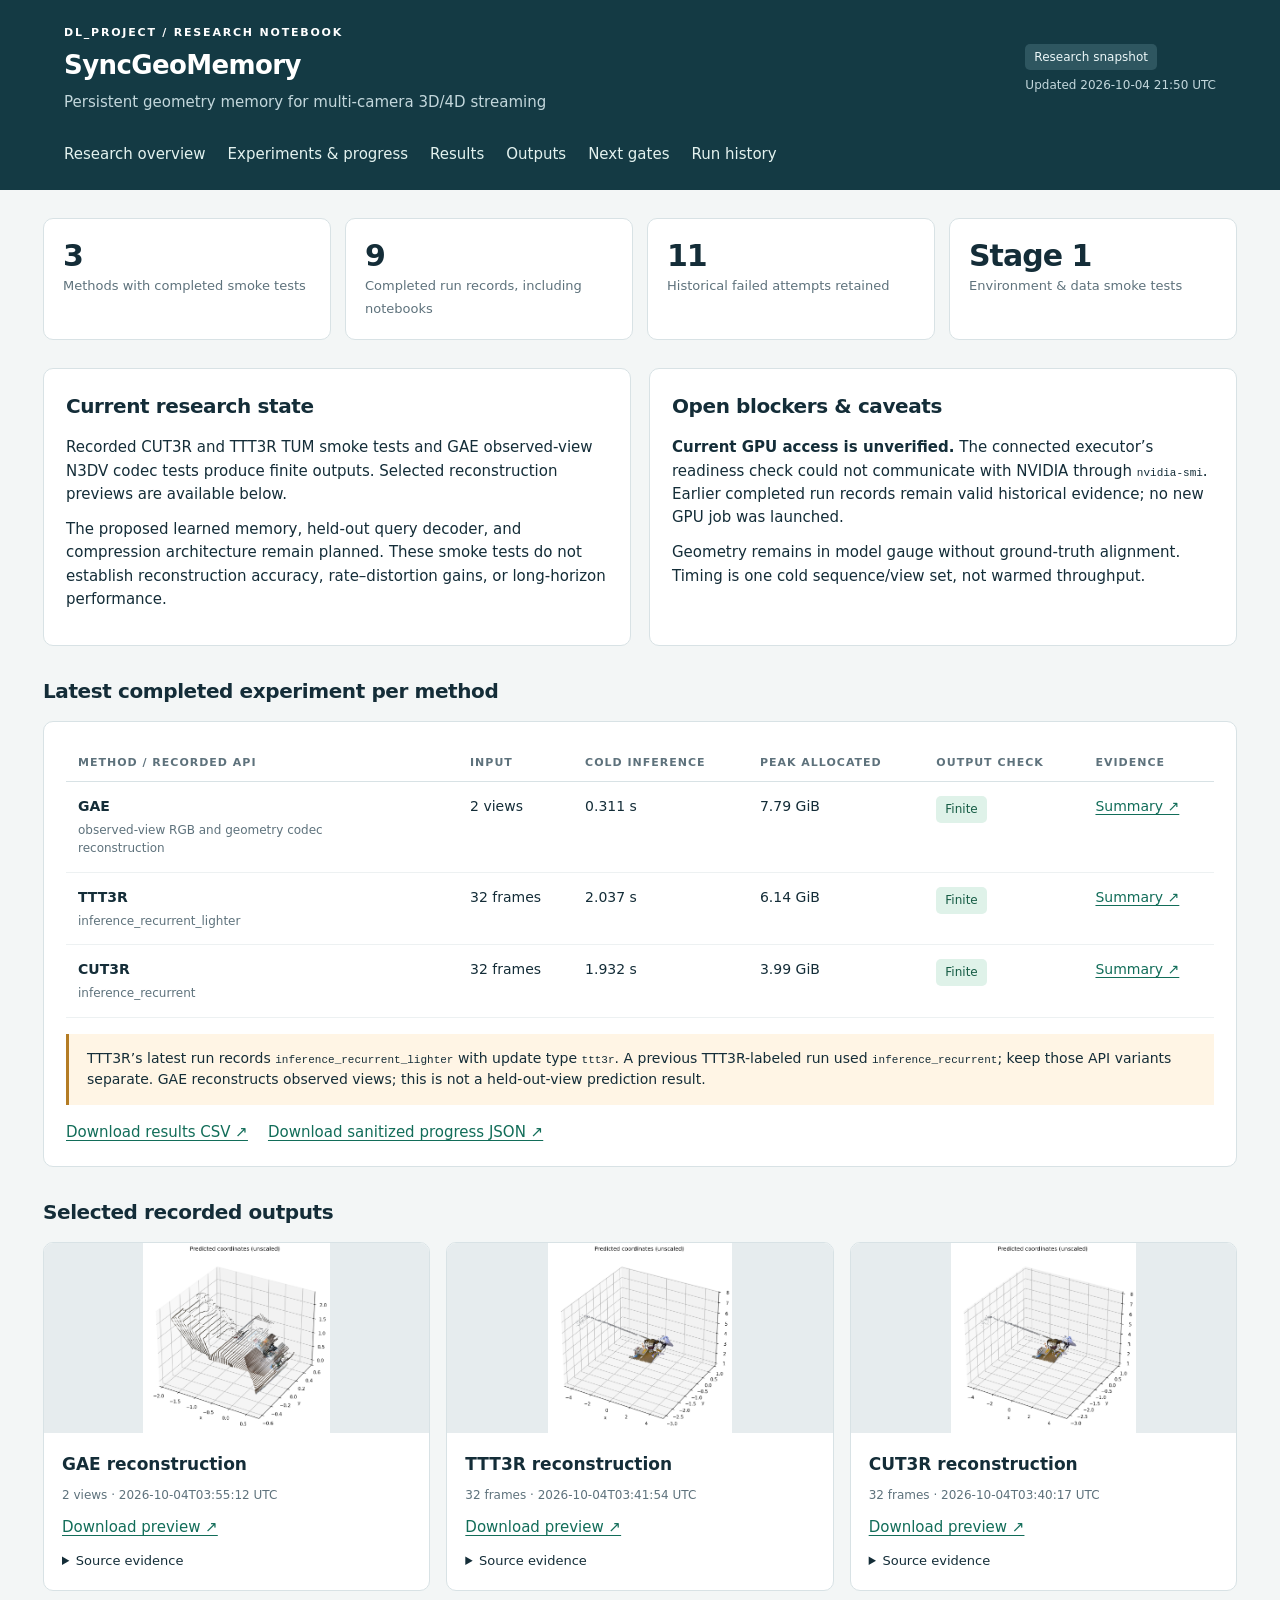
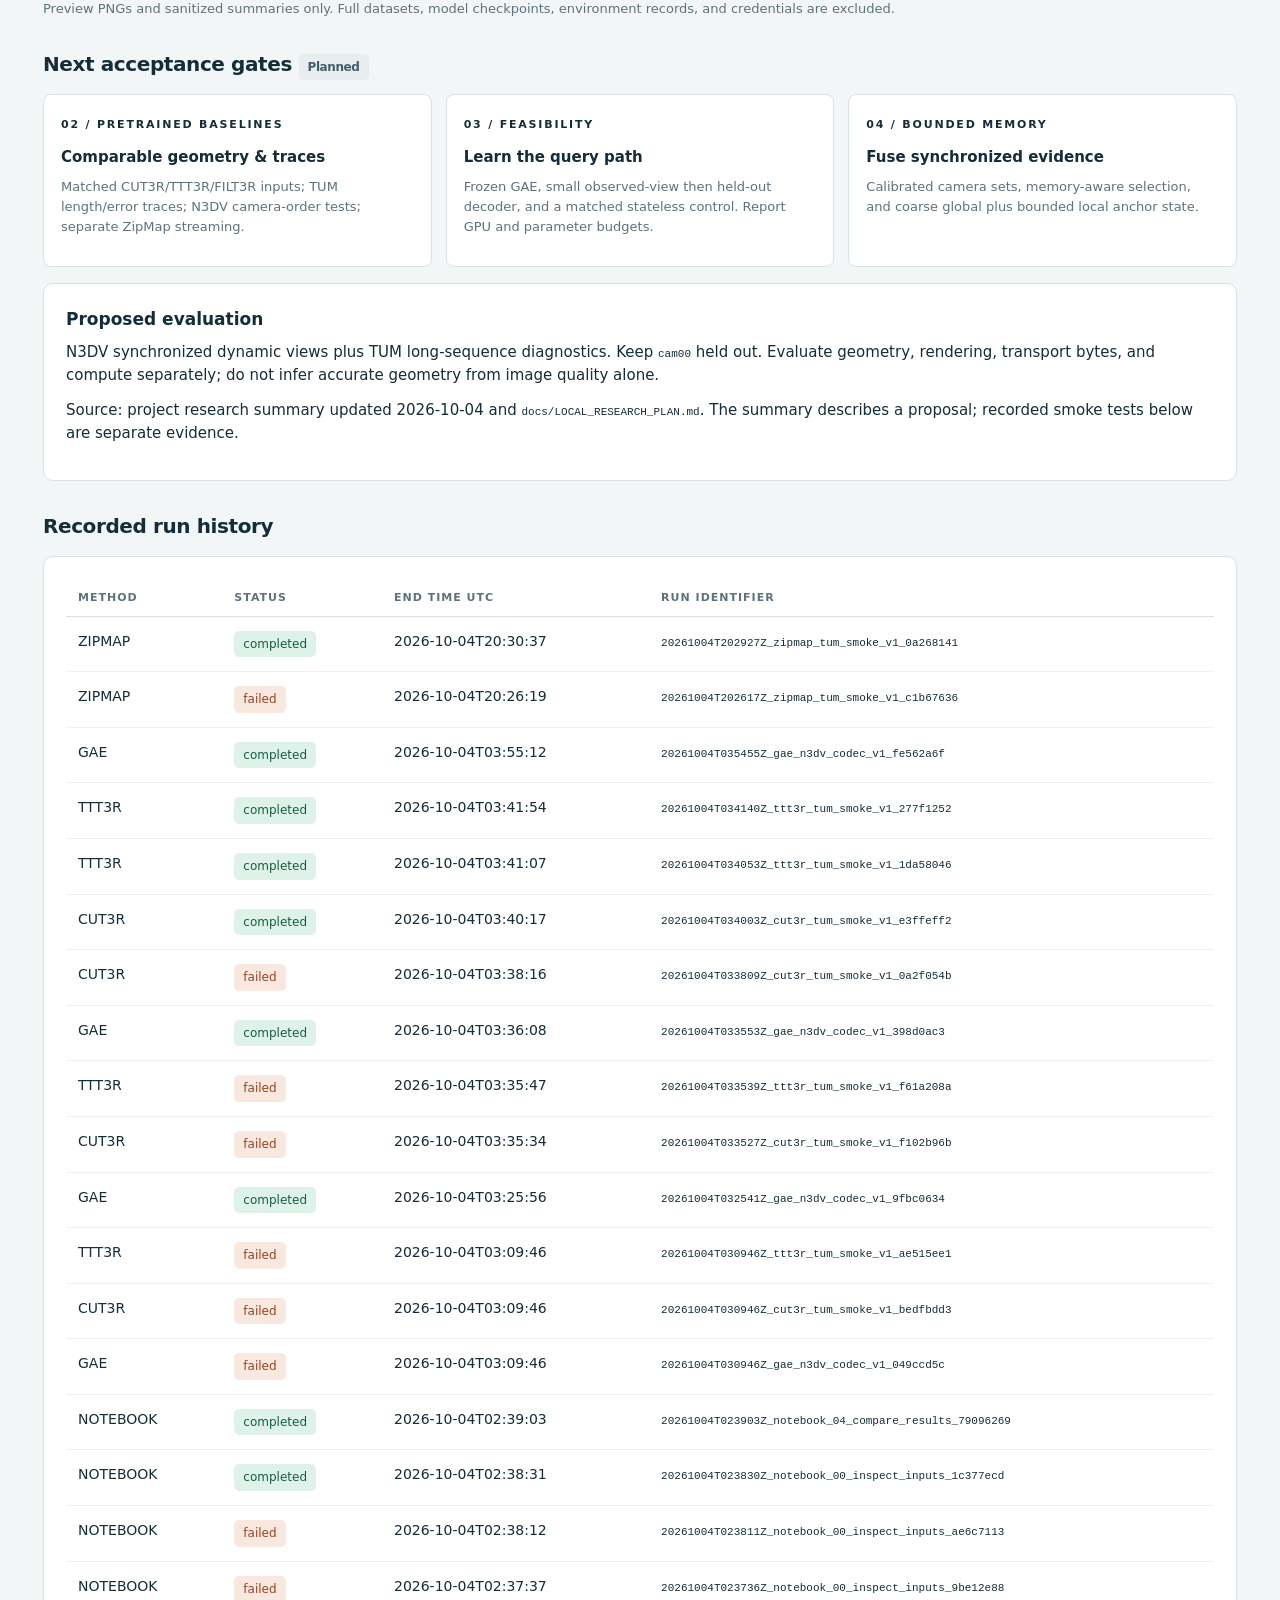
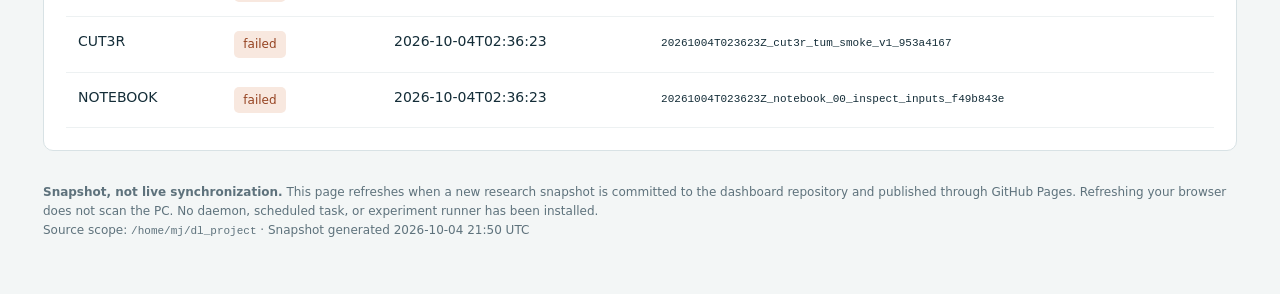
==== experiments.html @ 9e769c85 "Add research dashboard and GitHub Pages deployment" ====
<!doctype html><html lang="en"><head><meta charset="utf-8"><meta name="viewport" content="width=device-width,initial-scale=1"><meta name="description" content="SyncGeoMemory research progress, recorded smoke-test results, selected outputs, and next research gates."><title>SyncGeoMemory · Research progress</title><link rel="icon" href="favicon.svg"><style>
:root{color-scheme:light;--ink:#142d38;--muted:#5e727c;--line:#d8e2e5;--green:#126d59;--bg:#f3f6f6}*{box-sizing:border-box}body{margin:0;background:var(--bg);color:var(--ink);font:15px/1.55 system-ui,sans-serif}a{color:var(--green);text-underline-offset:3px}header{background:#143a44;color:white;padding:24px 5vw}header .top{display:flex;justify-content:space-between;gap:20px;align-items:center}header h1{font-size:26px;margin:4px 0;font-weight:650;letter-spacing:-.6px}header p{color:#c3d7dc;margin:6px 0}nav{display:flex;gap:22px;margin-top:22px;flex-wrap:wrap}nav a{color:#e3f2ef;text-decoration:none}main{max-width:1250px;margin:auto;padding:28px 28px 55px}.eyebrow{font-size:11px;letter-spacing:1.8px;text-transform:uppercase;font-weight:700}.tag{font-size:12px;padding:4px 9px;border-radius:5px;display:inline-block;background:#e8eef0;color:#405e69}.ok{background:#dff2e9;color:#155b44}.fail{background:#f8e8df;color:#954321}.private{background:#2e5660;color:#ecf7f8}.stats{display:grid;grid-template-columns:repeat(4,1fr);gap:14px;margin-bottom:28px}.stat{border:1px solid var(--line);background:white;padding:19px;border-radius:10px}.stat strong{display:block;font-size:30px;line-height:1.2;letter-spacing:-1px}.stat span{color:var(--muted);font-size:13px}section{margin-top:30px}h2{font-size:20px;letter-spacing:-.4px;margin:0 0 14px}h3{font-size:17px;margin:0 0 8px}.panel{background:white;border:1px solid var(--line);border-radius:10px;padding:22px}.notice{background:#fff5e5;border-left:3px solid #b47c24;padding:14px 18px;margin:16px 0;font-size:14px}.table-wrap{overflow:auto}table{border-collapse:collapse;width:100%;text-align:left}th{font-size:11px;text-transform:uppercase;letter-spacing:1px;color:var(--muted);padding:10px 12px;border-bottom:1px solid var(--line)}td{padding:14px 12px;border-bottom:1px solid #edf1f2;font-size:14px;vertical-align:top}td small{display:block;color:var(--muted);max-width:300px;font-size:12px;margin-top:3px}code{font-size:11px;overflow-wrap:anywhere}p{margin:8px 0 12px}.split{display:grid;grid-template-columns:1fr 1fr;gap:18px}.outputs{display:grid;grid-template-columns:repeat(3,1fr);gap:16px}.output{border:1px solid var(--line);border-radius:10px;overflow:hidden;background:white}.output img{width:100%;height:190px;object-fit:contain;background:#e6ecee;display:block}.output>div{padding:18px}.output p{font-size:12px;color:var(--muted)}details{margin-top:12px}summary{cursor:pointer;font-size:13px}.steps{display:grid;grid-template-columns:repeat(3,1fr);gap:14px}.step{padding:17px;border:1px solid var(--line);border-radius:8px;background:white}.step h3{font-size:15px;margin-top:10px}.step p{font-size:13px;color:var(--muted)}footer{font-size:12px;color:var(--muted);margin-top:32px}.downloads{display:flex;gap:20px;flex-wrap:wrap;margin-top:16px}.history td:last-child{min-width:290px}@media(max-width:800px){main{padding:20px 16px}.stats{grid-template-columns:repeat(2,1fr)}.split,.outputs{grid-template-columns:1fr}.steps{grid-template-columns:1fr 1fr}header .top{align-items:flex-start;flex-direction:column}}@media(max-width:480px){.steps{grid-template-columns:1fr}header h1{font-size:22px}}
</style></head><body><header><div class="top"><div><div class="eyebrow">dl_project / research notebook</div><h1>SyncGeoMemory</h1><p>Persistent geometry memory for multi-camera 3D/4D streaming</p></div><div><span class="tag private">Research snapshot</span><p style="font-size:12px">Updated 2026-10-04 21:50 UTC</p></div></div><nav aria-label="Sections"><a href="index.html">Research overview</a><a href="experiments.html" aria-current="page">Experiments &amp; progress</a><a href="#results">Results</a><a href="#outputs">Outputs</a><a href="#plan">Next gates</a><a href="#history">Run history</a></nav></header><main>
<div class="stats"><div class="stat"><strong>3</strong><span>Methods with completed smoke tests</span></div><div class="stat"><strong>9</strong><span>Completed run records, including notebooks</span></div><div class="stat"><strong>11</strong><span>Historical failed attempts retained</span></div><div class="stat"><strong>Stage 1</strong><span>Environment & data smoke tests</span></div></div>
<div class="split"><div class="panel"><h2>Current research state</h2><p>Recorded CUT3R and TTT3R TUM smoke tests and GAE observed-view N3DV codec tests produce finite outputs. Selected reconstruction previews are available below.</p><p>The proposed learned memory, held-out query decoder, and compression architecture remain planned. These smoke tests do not establish reconstruction accuracy, rate–distortion gains, or long-horizon performance.</p></div><div class="panel"><h2>Open blockers & caveats</h2><p><strong>Current GPU access is unverified.</strong> The connected executor’s readiness check could not communicate with NVIDIA through <code>nvidia-smi</code>. Earlier completed run records remain valid historical evidence; no new GPU job was launched.</p><p>Geometry remains in model gauge without ground-truth alignment. Timing is one cold sequence/view set, not warmed throughput.</p></div></div>
<section id="results"><h2>Latest completed experiment per method</h2><div class="panel table-wrap"><table><thead><tr><th>Method / recorded API</th><th>Input</th><th>Cold inference</th><th>Peak allocated</th><th>Output check</th><th>Evidence</th></tr></thead><tbody><tr><td><strong>GAE</strong><small>observed-view RGB and geometry codec reconstruction</small></td><td>2 views</td><td>0.311 s</td><td>7.79 GiB</td><td><span class="tag ok">Finite</span></td><td><a href="outputs/gae-summary.json" download>Summary ↗</a></td></tr><tr><td><strong>TTT3R</strong><small>inference_recurrent_lighter</small></td><td>32 frames</td><td>2.037 s</td><td>6.14 GiB</td><td><span class="tag ok">Finite</span></td><td><a href="outputs/ttt3r-summary.json" download>Summary ↗</a></td></tr><tr><td><strong>CUT3R</strong><small>inference_recurrent</small></td><td>32 frames</td><td>1.932 s</td><td>3.99 GiB</td><td><span class="tag ok">Finite</span></td><td><a href="outputs/cut3r-summary.json" download>Summary ↗</a></td></tr></tbody></table><div class="notice">TTT3R’s latest run records <code>inference_recurrent_lighter</code> with update type <code>ttt3r</code>. A previous TTT3R-labeled run used <code>inference_recurrent</code>; keep those API variants separate. GAE reconstructs observed views; this is not a held-out-view prediction result.</div><div class="downloads"><a href="results.csv" download>Download results CSV ↗</a><a href="progress.json" download>Download sanitized progress JSON ↗</a></div></div></section>
<section id="outputs"><h2>Selected recorded outputs</h2><div class="outputs"><article class="output"><a href="outputs/gae-reconstruction.png" target="_blank"><img src="outputs/gae-reconstruction.png" alt="GAE recorded reconstruction preview" loading="lazy"></a><div><h3>GAE reconstruction</h3><p>2 views · 2026-10-04T03:55:12 UTC</p><a href="outputs/gae-reconstruction.png" download>Download preview ↗</a><details><summary>Source evidence</summary><code>runs/exp003_gae_n3dv/20261004T035455Z_gae_n3dv_codec_v1_fe562a6f</code></details></div></article><article class="output"><a href="outputs/ttt3r-reconstruction.png" target="_blank"><img src="outputs/ttt3r-reconstruction.png" alt="TTT3R recorded reconstruction preview" loading="lazy"></a><div><h3>TTT3R reconstruction</h3><p>32 frames · 2026-10-04T03:41:54 UTC</p><a href="outputs/ttt3r-reconstruction.png" download>Download preview ↗</a><details><summary>Source evidence</summary><code>runs/exp002_ttt3r_tum/20261004T034140Z_ttt3r_tum_smoke_v1_277f1252</code></details></div></article><article class="output"><a href="outputs/cut3r-reconstruction.png" target="_blank"><img src="outputs/cut3r-reconstruction.png" alt="CUT3R recorded reconstruction preview" loading="lazy"></a><div><h3>CUT3R reconstruction</h3><p>32 frames · 2026-10-04T03:40:17 UTC</p><a href="outputs/cut3r-reconstruction.png" download>Download preview ↗</a><details><summary>Source evidence</summary><code>runs/exp001_cut3r_tum/20261004T034003Z_cut3r_tum_smoke_v1_e3ffeff2</code></details></div></article></div><p style="color:var(--muted);font-size:13px">Preview PNGs and sanitized summaries only. Full datasets, model checkpoints, environment records, and credentials are excluded.</p></section>
<section id="plan"><h2>Next acceptance gates <span class="tag">Planned</span></h2><div class="steps"><div class="step"><span class="eyebrow">02 / pretrained baselines</span><h3>Comparable geometry & traces</h3><p>Matched CUT3R/TTT3R/FILT3R inputs; TUM length/error traces; N3DV camera-order tests; separate ZipMap streaming.</p></div><div class="step"><span class="eyebrow">03 / feasibility</span><h3>Learn the query path</h3><p>Frozen GAE, small observed-view then held-out decoder, and a matched stateless control. Report GPU and parameter budgets.</p></div><div class="step"><span class="eyebrow">04 / bounded memory</span><h3>Fuse synchronized evidence</h3><p>Calibrated camera sets, memory-aware selection, and coarse global plus bounded local anchor state.</p></div></div><div class="panel" style="margin-top:16px"><h3>Proposed evaluation</h3><p>N3DV synchronized dynamic views plus TUM long-sequence diagnostics. Keep <code>cam00</code> held out. Evaluate geometry, rendering, transport bytes, and compute separately; do not infer accurate geometry from image quality alone.</p><p>Source: project research summary updated 2026-10-04 and <code>docs/LOCAL_RESEARCH_PLAN.md</code>. The summary describes a proposal; recorded smoke tests below are separate evidence.</p></div></section>
<section id="history"><h2>Recorded run history</h2><div class="panel table-wrap history"><table><thead><tr><th>Method</th><th>Status</th><th>End time UTC</th><th>Run identifier</th></tr></thead><tbody><tr><td>ZIPMAP</td><td><span class="tag ok">completed</span></td><td>2026-10-04T20:30:37</td><td><code>20261004T202927Z_zipmap_tum_smoke_v1_0a268141</code></td></tr><tr><td>ZIPMAP</td><td><span class="tag fail">failed</span></td><td>2026-10-04T20:26:19</td><td><code>20261004T202617Z_zipmap_tum_smoke_v1_c1b67636</code></td></tr><tr><td>GAE</td><td><span class="tag ok">completed</span></td><td>2026-10-04T03:55:12</td><td><code>20261004T035455Z_gae_n3dv_codec_v1_fe562a6f</code></td></tr><tr><td>TTT3R</td><td><span class="tag ok">completed</span></td><td>2026-10-04T03:41:54</td><td><code>20261004T034140Z_ttt3r_tum_smoke_v1_277f1252</code></td></tr><tr><td>TTT3R</td><td><span class="tag ok">completed</span></td><td>2026-10-04T03:41:07</td><td><code>20261004T034053Z_ttt3r_tum_smoke_v1_1da58046</code></td></tr><tr><td>CUT3R</td><td><span class="tag ok">completed</span></td><td>2026-10-04T03:40:17</td><td><code>20261004T034003Z_cut3r_tum_smoke_v1_e3ffeff2</code></td></tr><tr><td>CUT3R</td><td><span class="tag fail">failed</span></td><td>2026-10-04T03:38:16</td><td><code>20261004T033809Z_cut3r_tum_smoke_v1_0a2f054b</code></td></tr><tr><td>GAE</td><td><span class="tag ok">completed</span></td><td>2026-10-04T03:36:08</td><td><code>20261004T033553Z_gae_n3dv_codec_v1_398d0ac3</code></td></tr><tr><td>TTT3R</td><td><span class="tag fail">failed</span></td><td>2026-10-04T03:35:47</td><td><code>20261004T033539Z_ttt3r_tum_smoke_v1_f61a208a</code></td></tr><tr><td>CUT3R</td><td><span class="tag fail">failed</span></td><td>2026-10-04T03:35:34</td><td><code>20261004T033527Z_cut3r_tum_smoke_v1_f102b96b</code></td></tr><tr><td>GAE</td><td><span class="tag ok">completed</span></td><td>2026-10-04T03:25:56</td><td><code>20261004T032541Z_gae_n3dv_codec_v1_9fbc0634</code></td></tr><tr><td>TTT3R</td><td><span class="tag fail">failed</span></td><td>2026-10-04T03:09:46</td><td><code>20261004T030946Z_ttt3r_tum_smoke_v1_ae515ee1</code></td></tr><tr><td>CUT3R</td><td><span class="tag fail">failed</span></td><td>2026-10-04T03:09:46</td><td><code>20261004T030946Z_cut3r_tum_smoke_v1_bedfbdd3</code></td></tr><tr><td>GAE</td><td><span class="tag fail">failed</span></td><td>2026-10-04T03:09:46</td><td><code>20261004T030946Z_gae_n3dv_codec_v1_049ccd5c</code></td></tr><tr><td>NOTEBOOK</td><td><span class="tag ok">completed</span></td><td>2026-10-04T02:39:03</td><td><code>20261004T023903Z_notebook_04_compare_results_79096269</code></td></tr><tr><td>NOTEBOOK</td><td><span class="tag ok">completed</span></td><td>2026-10-04T02:38:31</td><td><code>20261004T023830Z_notebook_00_inspect_inputs_1c377ecd</code></td></tr><tr><td>NOTEBOOK</td><td><span class="tag fail">failed</span></td><td>2026-10-04T02:38:12</td><td><code>20261004T023811Z_notebook_00_inspect_inputs_ae6c7113</code></td></tr><tr><td>NOTEBOOK</td><td><span class="tag fail">failed</span></td><td>2026-10-04T02:37:37</td><td><code>20261004T023736Z_notebook_00_inspect_inputs_9be12e88</code></td></tr><tr><td>CUT3R</td><td><span class="tag fail">failed</span></td><td>2026-10-04T02:36:23</td><td><code>20261004T023623Z_cut3r_tum_smoke_v1_953a4167</code></td></tr><tr><td>NOTEBOOK</td><td><span class="tag fail">failed</span></td><td>2026-10-04T02:36:23</td><td><code>20261004T023623Z_notebook_00_inspect_inputs_f49b843e</code></td></tr></tbody></table></div></section>
<footer><strong>Snapshot, not live synchronization.</strong> This page refreshes when a new research snapshot is committed to the dashboard repository and published through GitHub Pages. Refreshing your browser does not scan the PC. No daemon, scheduled task, or experiment runner has been installed.<br>Source scope: <code>/home/mj/dl_project</code> · Snapshot generated 2026-10-04 21:50 UTC</footer></main></body></html>
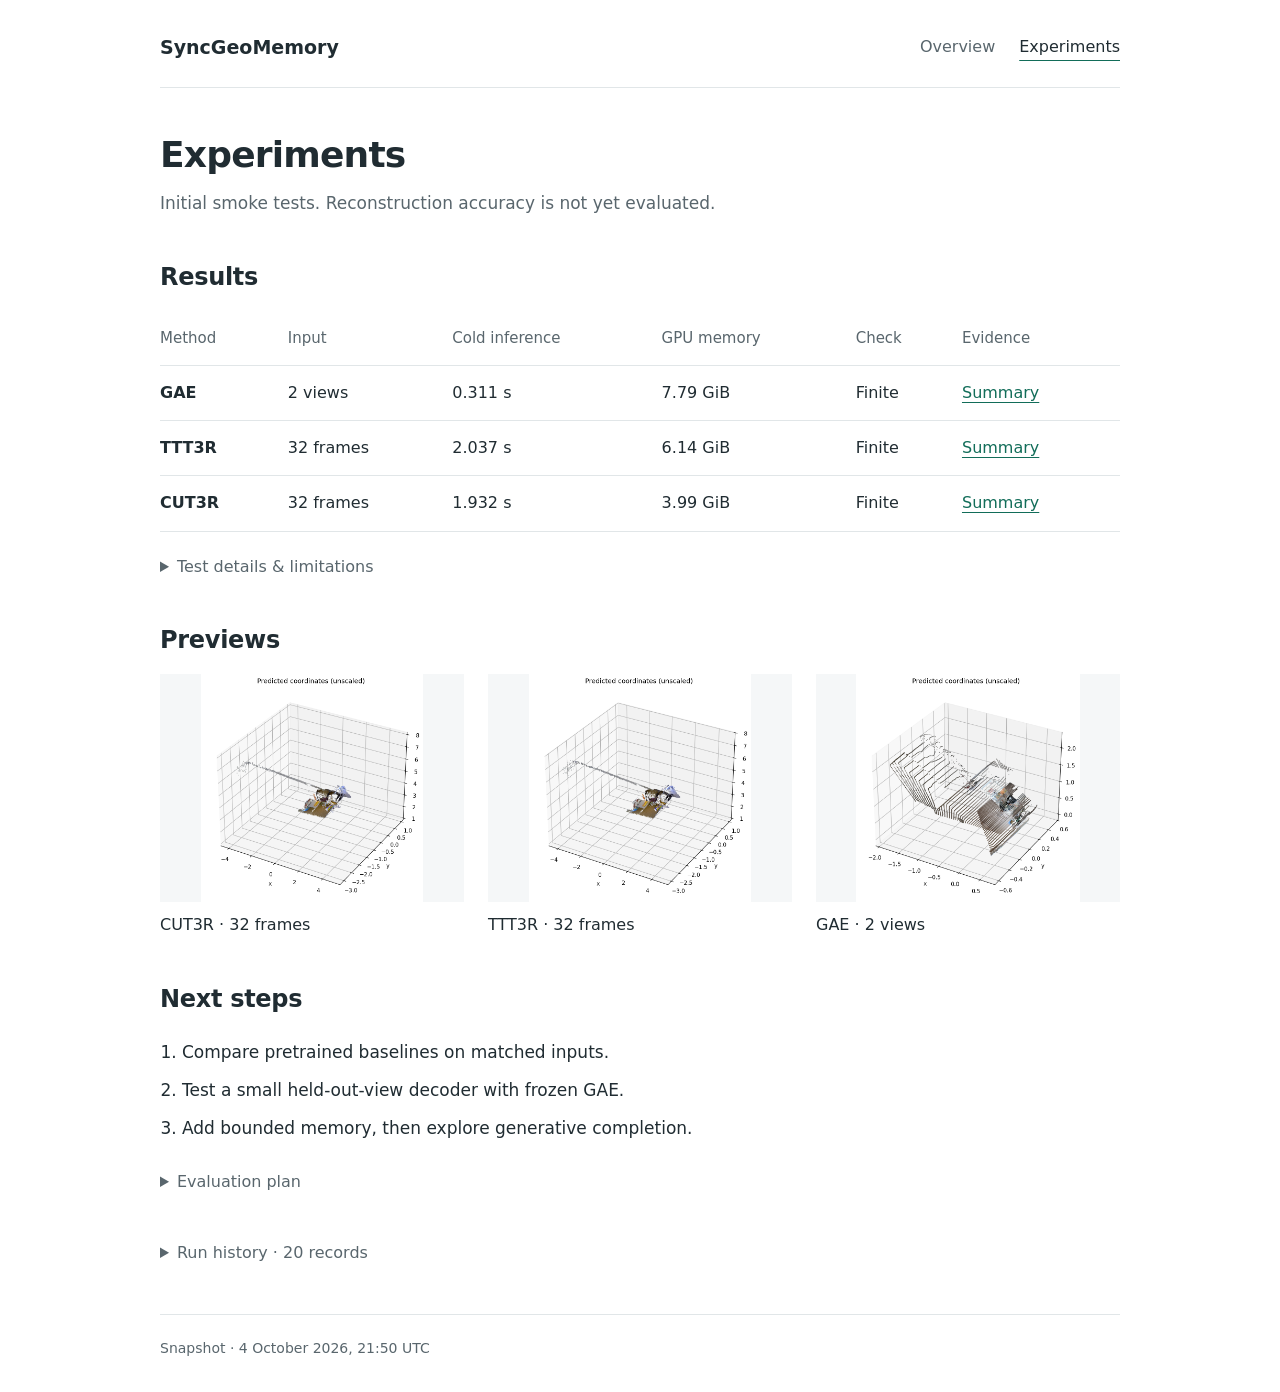
==== commit ceffbb95: "Simplify dashboard and expand prioritized research directions" ====
--- a/experiments.html
+++ b/experiments.html
@@ -1,10 +1,56 @@
-<!doctype html><html lang="en"><head><meta charset="utf-8"><meta name="viewport" content="width=device-width,initial-scale=1"><meta name="description" content="SyncGeoMemory research progress, recorded smoke-test results, selected outputs, and next research gates."><title>SyncGeoMemory · Research progress</title><link rel="icon" href="favicon.svg"><style>
-:root{color-scheme:light;--ink:#142d38;--muted:#5e727c;--line:#d8e2e5;--green:#126d59;--bg:#f3f6f6}*{box-sizing:border-box}body{margin:0;background:var(--bg);color:var(--ink);font:15px/1.55 system-ui,sans-serif}a{color:var(--green);text-underline-offset:3px}header{background:#143a44;color:white;padding:24px 5vw}header .top{display:flex;justify-content:space-between;gap:20px;align-items:center}header h1{font-size:26px;margin:4px 0;font-weight:650;letter-spacing:-.6px}header p{color:#c3d7dc;margin:6px 0}nav{display:flex;gap:22px;margin-top:22px;flex-wrap:wrap}nav a{color:#e3f2ef;text-decoration:none}main{max-width:1250px;margin:auto;padding:28px 28px 55px}.eyebrow{font-size:11px;letter-spacing:1.8px;text-transform:uppercase;font-weight:700}.tag{font-size:12px;padding:4px 9px;border-radius:5px;display:inline-block;background:#e8eef0;color:#405e69}.ok{background:#dff2e9;color:#155b44}.fail{background:#f8e8df;color:#954321}.private{background:#2e5660;color:#ecf7f8}.stats{display:grid;grid-template-columns:repeat(4,1fr);gap:14px;margin-bottom:28px}.stat{border:1px solid var(--line);background:white;padding:19px;border-radius:10px}.stat strong{display:block;font-size:30px;line-height:1.2;letter-spacing:-1px}.stat span{color:var(--muted);font-size:13px}section{margin-top:30px}h2{font-size:20px;letter-spacing:-.4px;margin:0 0 14px}h3{font-size:17px;margin:0 0 8px}.panel{background:white;border:1px solid var(--line);border-radius:10px;padding:22px}.notice{background:#fff5e5;border-left:3px solid #b47c24;padding:14px 18px;margin:16px 0;font-size:14px}.table-wrap{overflow:auto}table{border-collapse:collapse;width:100%;text-align:left}th{font-size:11px;text-transform:uppercase;letter-spacing:1px;color:var(--muted);padding:10px 12px;border-bottom:1px solid var(--line)}td{padding:14px 12px;border-bottom:1px solid #edf1f2;font-size:14px;vertical-align:top}td small{display:block;color:var(--muted);max-width:300px;font-size:12px;margin-top:3px}code{font-size:11px;overflow-wrap:anywhere}p{margin:8px 0 12px}.split{display:grid;grid-template-columns:1fr 1fr;gap:18px}.outputs{display:grid;grid-template-columns:repeat(3,1fr);gap:16px}.output{border:1px solid var(--line);border-radius:10px;overflow:hidden;background:white}.output img{width:100%;height:190px;object-fit:contain;background:#e6ecee;display:block}.output>div{padding:18px}.output p{font-size:12px;color:var(--muted)}details{margin-top:12px}summary{cursor:pointer;font-size:13px}.steps{display:grid;grid-template-columns:repeat(3,1fr);gap:14px}.step{padding:17px;border:1px solid var(--line);border-radius:8px;background:white}.step h3{font-size:15px;margin-top:10px}.step p{font-size:13px;color:var(--muted)}footer{font-size:12px;color:var(--muted);margin-top:32px}.downloads{display:flex;gap:20px;flex-wrap:wrap;margin-top:16px}.history td:last-child{min-width:290px}@media(max-width:800px){main{padding:20px 16px}.stats{grid-template-columns:repeat(2,1fr)}.split,.outputs{grid-template-columns:1fr}.steps{grid-template-columns:1fr 1fr}header .top{align-items:flex-start;flex-direction:column}}@media(max-width:480px){.steps{grid-template-columns:1fr}header h1{font-size:22px}}
-</style></head><body><header><div class="top"><div><div class="eyebrow">dl_project / research notebook</div><h1>SyncGeoMemory</h1><p>Persistent geometry memory for multi-camera 3D/4D streaming</p></div><div><span class="tag private">Research snapshot</span><p style="font-size:12px">Updated 2026-10-04 21:50 UTC</p></div></div><nav aria-label="Sections"><a href="index.html">Research overview</a><a href="experiments.html" aria-current="page">Experiments &amp; progress</a><a href="#results">Results</a><a href="#outputs">Outputs</a><a href="#plan">Next gates</a><a href="#history">Run history</a></nav></header><main>
-<div class="stats"><div class="stat"><strong>3</strong><span>Methods with completed smoke tests</span></div><div class="stat"><strong>9</strong><span>Completed run records, including notebooks</span></div><div class="stat"><strong>11</strong><span>Historical failed attempts retained</span></div><div class="stat"><strong>Stage 1</strong><span>Environment & data smoke tests</span></div></div>
-<div class="split"><div class="panel"><h2>Current research state</h2><p>Recorded CUT3R and TTT3R TUM smoke tests and GAE observed-view N3DV codec tests produce finite outputs. Selected reconstruction previews are available below.</p><p>The proposed learned memory, held-out query decoder, and compression architecture remain planned. These smoke tests do not establish reconstruction accuracy, rate–distortion gains, or long-horizon performance.</p></div><div class="panel"><h2>Open blockers & caveats</h2><p><strong>Current GPU access is unverified.</strong> The connected executor’s readiness check could not communicate with NVIDIA through <code>nvidia-smi</code>. Earlier completed run records remain valid historical evidence; no new GPU job was launched.</p><p>Geometry remains in model gauge without ground-truth alignment. Timing is one cold sequence/view set, not warmed throughput.</p></div></div>
-<section id="results"><h2>Latest completed experiment per method</h2><div class="panel table-wrap"><table><thead><tr><th>Method / recorded API</th><th>Input</th><th>Cold inference</th><th>Peak allocated</th><th>Output check</th><th>Evidence</th></tr></thead><tbody><tr><td><strong>GAE</strong><small>observed-view RGB and geometry codec reconstruction</small></td><td>2 views</td><td>0.311 s</td><td>7.79 GiB</td><td><span class="tag ok">Finite</span></td><td><a href="outputs/gae-summary.json" download>Summary ↗</a></td></tr><tr><td><strong>TTT3R</strong><small>inference_recurrent_lighter</small></td><td>32 frames</td><td>2.037 s</td><td>6.14 GiB</td><td><span class="tag ok">Finite</span></td><td><a href="outputs/ttt3r-summary.json" download>Summary ↗</a></td></tr><tr><td><strong>CUT3R</strong><small>inference_recurrent</small></td><td>32 frames</td><td>1.932 s</td><td>3.99 GiB</td><td><span class="tag ok">Finite</span></td><td><a href="outputs/cut3r-summary.json" download>Summary ↗</a></td></tr></tbody></table><div class="notice">TTT3R’s latest run records <code>inference_recurrent_lighter</code> with update type <code>ttt3r</code>. A previous TTT3R-labeled run used <code>inference_recurrent</code>; keep those API variants separate. GAE reconstructs observed views; this is not a held-out-view prediction result.</div><div class="downloads"><a href="results.csv" download>Download results CSV ↗</a><a href="progress.json" download>Download sanitized progress JSON ↗</a></div></div></section>
-<section id="outputs"><h2>Selected recorded outputs</h2><div class="outputs"><article class="output"><a href="outputs/gae-reconstruction.png" target="_blank"><img src="outputs/gae-reconstruction.png" alt="GAE recorded reconstruction preview" loading="lazy"></a><div><h3>GAE reconstruction</h3><p>2 views · 2026-10-04T03:55:12 UTC</p><a href="outputs/gae-reconstruction.png" download>Download preview ↗</a><details><summary>Source evidence</summary><code>runs/exp003_gae_n3dv/20261004T035455Z_gae_n3dv_codec_v1_fe562a6f</code></details></div></article><article class="output"><a href="outputs/ttt3r-reconstruction.png" target="_blank"><img src="outputs/ttt3r-reconstruction.png" alt="TTT3R recorded reconstruction preview" loading="lazy"></a><div><h3>TTT3R reconstruction</h3><p>32 frames · 2026-10-04T03:41:54 UTC</p><a href="outputs/ttt3r-reconstruction.png" download>Download preview ↗</a><details><summary>Source evidence</summary><code>runs/exp002_ttt3r_tum/20261004T034140Z_ttt3r_tum_smoke_v1_277f1252</code></details></div></article><article class="output"><a href="outputs/cut3r-reconstruction.png" target="_blank"><img src="outputs/cut3r-reconstruction.png" alt="CUT3R recorded reconstruction preview" loading="lazy"></a><div><h3>CUT3R reconstruction</h3><p>32 frames · 2026-10-04T03:40:17 UTC</p><a href="outputs/cut3r-reconstruction.png" download>Download preview ↗</a><details><summary>Source evidence</summary><code>runs/exp001_cut3r_tum/20261004T034003Z_cut3r_tum_smoke_v1_e3ffeff2</code></details></div></article></div><p style="color:var(--muted);font-size:13px">Preview PNGs and sanitized summaries only. Full datasets, model checkpoints, environment records, and credentials are excluded.</p></section>
-<section id="plan"><h2>Next acceptance gates <span class="tag">Planned</span></h2><div class="steps"><div class="step"><span class="eyebrow">02 / pretrained baselines</span><h3>Comparable geometry & traces</h3><p>Matched CUT3R/TTT3R/FILT3R inputs; TUM length/error traces; N3DV camera-order tests; separate ZipMap streaming.</p></div><div class="step"><span class="eyebrow">03 / feasibility</span><h3>Learn the query path</h3><p>Frozen GAE, small observed-view then held-out decoder, and a matched stateless control. Report GPU and parameter budgets.</p></div><div class="step"><span class="eyebrow">04 / bounded memory</span><h3>Fuse synchronized evidence</h3><p>Calibrated camera sets, memory-aware selection, and coarse global plus bounded local anchor state.</p></div></div><div class="panel" style="margin-top:16px"><h3>Proposed evaluation</h3><p>N3DV synchronized dynamic views plus TUM long-sequence diagnostics. Keep <code>cam00</code> held out. Evaluate geometry, rendering, transport bytes, and compute separately; do not infer accurate geometry from image quality alone.</p><p>Source: project research summary updated 2026-10-04 and <code>docs/LOCAL_RESEARCH_PLAN.md</code>. The summary describes a proposal; recorded smoke tests below are separate evidence.</p></div></section>
-<section id="history"><h2>Recorded run history</h2><div class="panel table-wrap history"><table><thead><tr><th>Method</th><th>Status</th><th>End time UTC</th><th>Run identifier</th></tr></thead><tbody><tr><td>ZIPMAP</td><td><span class="tag ok">completed</span></td><td>2026-10-04T20:30:37</td><td><code>20261004T202927Z_zipmap_tum_smoke_v1_0a268141</code></td></tr><tr><td>ZIPMAP</td><td><span class="tag fail">failed</span></td><td>2026-10-04T20:26:19</td><td><code>20261004T202617Z_zipmap_tum_smoke_v1_c1b67636</code></td></tr><tr><td>GAE</td><td><span class="tag ok">completed</span></td><td>2026-10-04T03:55:12</td><td><code>20261004T035455Z_gae_n3dv_codec_v1_fe562a6f</code></td></tr><tr><td>TTT3R</td><td><span class="tag ok">completed</span></td><td>2026-10-04T03:41:54</td><td><code>20261004T034140Z_ttt3r_tum_smoke_v1_277f1252</code></td></tr><tr><td>TTT3R</td><td><span class="tag ok">completed</span></td><td>2026-10-04T03:41:07</td><td><code>20261004T034053Z_ttt3r_tum_smoke_v1_1da58046</code></td></tr><tr><td>CUT3R</td><td><span class="tag ok">completed</span></td><td>2026-10-04T03:40:17</td><td><code>20261004T034003Z_cut3r_tum_smoke_v1_e3ffeff2</code></td></tr><tr><td>CUT3R</td><td><span class="tag fail">failed</span></td><td>2026-10-04T03:38:16</td><td><code>20261004T033809Z_cut3r_tum_smoke_v1_0a2f054b</code></td></tr><tr><td>GAE</td><td><span class="tag ok">completed</span></td><td>2026-10-04T03:36:08</td><td><code>20261004T033553Z_gae_n3dv_codec_v1_398d0ac3</code></td></tr><tr><td>TTT3R</td><td><span class="tag fail">failed</span></td><td>2026-10-04T03:35:47</td><td><code>20261004T033539Z_ttt3r_tum_smoke_v1_f61a208a</code></td></tr><tr><td>CUT3R</td><td><span class="tag fail">failed</span></td><td>2026-10-04T03:35:34</td><td><code>20261004T033527Z_cut3r_tum_smoke_v1_f102b96b</code></td></tr><tr><td>GAE</td><td><span class="tag ok">completed</span></td><td>2026-10-04T03:25:56</td><td><code>20261004T032541Z_gae_n3dv_codec_v1_9fbc0634</code></td></tr><tr><td>TTT3R</td><td><span class="tag fail">failed</span></td><td>2026-10-04T03:09:46</td><td><code>20261004T030946Z_ttt3r_tum_smoke_v1_ae515ee1</code></td></tr><tr><td>CUT3R</td><td><span class="tag fail">failed</span></td><td>2026-10-04T03:09:46</td><td><code>20261004T030946Z_cut3r_tum_smoke_v1_bedfbdd3</code></td></tr><tr><td>GAE</td><td><span class="tag fail">failed</span></td><td>2026-10-04T03:09:46</td><td><code>20261004T030946Z_gae_n3dv_codec_v1_049ccd5c</code></td></tr><tr><td>NOTEBOOK</td><td><span class="tag ok">completed</span></td><td>2026-10-04T02:39:03</td><td><code>20261004T023903Z_notebook_04_compare_results_79096269</code></td></tr><tr><td>NOTEBOOK</td><td><span class="tag ok">completed</span></td><td>2026-10-04T02:38:31</td><td><code>20261004T023830Z_notebook_00_inspect_inputs_1c377ecd</code></td></tr><tr><td>NOTEBOOK</td><td><span class="tag fail">failed</span></td><td>2026-10-04T02:38:12</td><td><code>20261004T023811Z_notebook_00_inspect_inputs_ae6c7113</code></td></tr><tr><td>NOTEBOOK</td><td><span class="tag fail">failed</span></td><td>2026-10-04T02:37:37</td><td><code>20261004T023736Z_notebook_00_inspect_inputs_9be12e88</code></td></tr><tr><td>CUT3R</td><td><span class="tag fail">failed</span></td><td>2026-10-04T02:36:23</td><td><code>20261004T023623Z_cut3r_tum_smoke_v1_953a4167</code></td></tr><tr><td>NOTEBOOK</td><td><span class="tag fail">failed</span></td><td>2026-10-04T02:36:23</td><td><code>20261004T023623Z_notebook_00_inspect_inputs_f49b843e</code></td></tr></tbody></table></div></section>
-<footer><strong>Snapshot, not live synchronization.</strong> This page refreshes when a new research snapshot is committed to the dashboard repository and published through GitHub Pages. Refreshing your browser does not scan the PC. No daemon, scheduled task, or experiment runner has been installed.<br>Source scope: <code>/home/mj/dl_project</code> · Snapshot generated 2026-10-04 21:50 UTC</footer></main></body></html>+<!doctype html>
+<html lang="en">
+<head>
+  <meta charset="utf-8">
+  <meta name="viewport" content="width=device-width,initial-scale=1">
+  <meta name="description" content="SyncGeoMemory experiment results and reconstruction previews.">
+  <title>SyncGeoMemory · Experiments</title>
+  <link rel="icon" href="favicon.svg">
+  <link rel="stylesheet" href="styles.css">
+</head>
+<body>
+<header>
+  <a class="brand" href="index.html">SyncGeoMemory</a>
+  <nav aria-label="Main navigation"><a href="index.html">Overview</a><a href="experiments.html" aria-current="page">Experiments</a></nav>
+</header>
+<main>
+  <h1>Experiments</h1>
+  <p class="lead">Initial smoke tests. Reconstruction accuracy is not yet evaluated.</p>
+  <section id="results">
+    <h2>Results</h2>
+    <div class="table-wrap"><table>
+      <thead><tr><th>Method</th><th>Input</th><th>Cold inference</th><th>GPU memory</th><th>Check</th><th>Evidence</th></tr></thead>
+      <tbody><tr><td><strong>GAE</strong></td><td>2 views</td><td>0.311 s</td><td>7.79 GiB</td><td>Finite</td><td><a href="outputs/gae-summary.json" download>Summary</a></td></tr><tr><td><strong>TTT3R</strong></td><td>32 frames</td><td>2.037 s</td><td>6.14 GiB</td><td>Finite</td><td><a href="outputs/ttt3r-summary.json" download>Summary</a></td></tr><tr><td><strong>CUT3R</strong></td><td>32 frames</td><td>1.932 s</td><td>3.99 GiB</td><td>Finite</td><td><a href="outputs/cut3r-summary.json" download>Summary</a></td></tr></tbody>
+    </table></div>
+    <details><summary>Test details &amp; limitations</summary>
+      <p>TTT3R uses <code>inference_recurrent_lighter</code> with update type <code>ttt3r</code>; older runs used a different API. GAE reconstructs observed views, not held-out views.</p>
+      <p>Cold timings are not warmed throughput. Geometry is unaligned to ground truth. GPU access was unverified at the snapshot check.</p>
+      <div class="links"><a href="results.csv" download>Results CSV</a><a href="progress.json" download>Run data</a></div>
+    </details>
+  </section>
+  <section id="outputs">
+    <h2>Previews</h2>
+    <div class="gallery">
+      <figure><a href="outputs/cut3r-reconstruction.png"><img src="outputs/cut3r-reconstruction.png" alt="CUT3R reconstruction preview" loading="lazy"></a><figcaption>CUT3R · 32 frames</figcaption></figure>
+      <figure><a href="outputs/ttt3r-reconstruction.png"><img src="outputs/ttt3r-reconstruction.png" alt="TTT3R reconstruction preview" loading="lazy"></a><figcaption>TTT3R · 32 frames</figcaption></figure>
+      <figure><a href="outputs/gae-reconstruction.png"><img src="outputs/gae-reconstruction.png" alt="GAE reconstruction preview" loading="lazy"></a><figcaption>GAE · 2 views</figcaption></figure>
+    </div>
+  </section>
+  <section id="plan">
+    <h2>Next steps</h2>
+    <ol class="inline-list">
+      <li>Compare pretrained baselines on matched inputs.</li>
+      <li>Test a small held-out-view decoder with frozen GAE.</li>
+      <li>Add bounded memory, then explore generative completion.</li>
+    </ol>
+    <details><summary>Evaluation plan</summary><p>N3DV dynamic views and TUM long sequences. Keep <code>cam00</code> held out; measure geometry, rendering, compute, and transport separately.</p></details>
+  </section>
+  <section id="history">
+    <details><summary>Run history · 20 records</summary>
+      <div class="table-wrap"><table class="history"><thead><tr><th>Method</th><th>Status</th><th>End time UTC</th><th>Run identifier</th></tr></thead><tbody><tr><td>ZIPMAP</td><td>completed</td><td>2026-10-04T20:30:37</td><td><code>20261004T202927Z_zipmap_tum_smoke_v1_0a268141</code></td></tr><tr><td>ZIPMAP</td><td>failed</td><td>2026-10-04T20:26:19</td><td><code>20261004T202617Z_zipmap_tum_smoke_v1_c1b67636</code></td></tr><tr><td>GAE</td><td>completed</td><td>2026-10-04T03:55:12</td><td><code>20261004T035455Z_gae_n3dv_codec_v1_fe562a6f</code></td></tr><tr><td>TTT3R</td><td>completed</td><td>2026-10-04T03:41:54</td><td><code>20261004T034140Z_ttt3r_tum_smoke_v1_277f1252</code></td></tr><tr><td>TTT3R</td><td>completed</td><td>2026-10-04T03:41:07</td><td><code>20261004T034053Z_ttt3r_tum_smoke_v1_1da58046</code></td></tr><tr><td>CUT3R</td><td>completed</td><td>2026-10-04T03:40:17</td><td><code>20261004T034003Z_cut3r_tum_smoke_v1_e3ffeff2</code></td></tr><tr><td>CUT3R</td><td>failed</td><td>2026-10-04T03:38:16</td><td><code>20261004T033809Z_cut3r_tum_smoke_v1_0a2f054b</code></td></tr><tr><td>GAE</td><td>completed</td><td>2026-10-04T03:36:08</td><td><code>20261004T033553Z_gae_n3dv_codec_v1_398d0ac3</code></td></tr><tr><td>TTT3R</td><td>failed</td><td>2026-10-04T03:35:47</td><td><code>20261004T033539Z_ttt3r_tum_smoke_v1_f61a208a</code></td></tr><tr><td>CUT3R</td><td>failed</td><td>2026-10-04T03:35:34</td><td><code>20261004T033527Z_cut3r_tum_smoke_v1_f102b96b</code></td></tr><tr><td>GAE</td><td>completed</td><td>2026-10-04T03:25:56</td><td><code>20261004T032541Z_gae_n3dv_codec_v1_9fbc0634</code></td></tr><tr><td>TTT3R</td><td>failed</td><td>2026-10-04T03:09:46</td><td><code>20261004T030946Z_ttt3r_tum_smoke_v1_ae515ee1</code></td></tr><tr><td>CUT3R</td><td>failed</td><td>2026-10-04T03:09:46</td><td><code>20261004T030946Z_cut3r_tum_smoke_v1_bedfbdd3</code></td></tr><tr><td>GAE</td><td>failed</td><td>2026-10-04T03:09:46</td><td><code>20261004T030946Z_gae_n3dv_codec_v1_049ccd5c</code></td></tr><tr><td>NOTEBOOK</td><td>completed</td><td>2026-10-04T02:39:03</td><td><code>20261004T023903Z_notebook_04_compare_results_79096269</code></td></tr><tr><td>NOTEBOOK</td><td>completed</td><td>2026-10-04T02:38:31</td><td><code>20261004T023830Z_notebook_00_inspect_inputs_1c377ecd</code></td></tr><tr><td>NOTEBOOK</td><td>failed</td><td>2026-10-04T02:38:12</td><td><code>20261004T023811Z_notebook_00_inspect_inputs_ae6c7113</code></td></tr><tr><td>NOTEBOOK</td><td>failed</td><td>2026-10-04T02:37:37</td><td><code>20261004T023736Z_notebook_00_inspect_inputs_9be12e88</code></td></tr><tr><td>CUT3R</td><td>failed</td><td>2026-10-04T02:36:23</td><td><code>20261004T023623Z_cut3r_tum_smoke_v1_953a4167</code></td></tr><tr><td>NOTEBOOK</td><td>failed</td><td>2026-10-04T02:36:23</td><td><code>20261004T023623Z_notebook_00_inspect_inputs_f49b843e</code></td></tr></tbody></table></div>
+    </details>
+  </section>
+</main>
+<footer>Snapshot · 4 October 2026, 21:50 UTC</footer>
+</body>
+</html>
--- a/styles.css
+++ b/styles.css
@@ -0,0 +1,46 @@
+:root{color-scheme:light;--ink:#202c32;--muted:#59666d;--accent:#126d59;--line:#e1e6e8}
+*{box-sizing:border-box}
+body{margin:0;background:#fff;color:var(--ink);font:17px/1.65 system-ui,-apple-system,BlinkMacSystemFont,"Segoe UI",sans-serif}
+a{color:var(--accent);text-underline-offset:4px}
+a:hover{text-decoration-thickness:2px}
+a:focus-visible,summary:focus-visible{outline:2px solid var(--accent);outline-offset:5px}
+header,main,footer{width:min(100% - 48px,960px);margin-inline:auto}
+header{padding:32px 0 24px;border-bottom:1px solid var(--line);display:flex;align-items:center;justify-content:space-between;gap:24px}
+.brand{font-size:19px;font-weight:650;color:var(--ink);text-decoration:none}
+nav{display:flex;gap:24px;flex-wrap:wrap}
+nav a{color:var(--muted);text-decoration:none;font-size:16px}
+nav a[aria-current]{color:var(--ink);text-decoration:underline;text-decoration-color:var(--accent);text-underline-offset:8px}
+main{padding:44px 0 20px}
+h1{font-size:clamp(28px,4vw,36px);line-height:1.25;letter-spacing:-.8px;font-weight:650;margin:0 0 12px}
+h2{font-size:24px;line-height:1.35;letter-spacing:-.3px;margin:0 0 18px;font-weight:650}
+h3{font-size:19px;line-height:1.4;margin:0 0 6px;font-weight:600}
+p{margin:0 0 16px}.muted,.lead{color:var(--muted)}.lead{max-width:680px}
+section{margin-top:44px}
+.problems{margin-top:30px}
+.problem{display:grid;grid-template-columns:64px 1fr;gap:20px;padding:24px 0;border-bottom:1px solid var(--line)}
+.number{color:var(--muted);font-size:15px;padding-top:3px}
+.problem p{color:var(--muted);margin:0 0 8px}
+.links{display:flex;gap:20px;flex-wrap:wrap;font-size:16px}
+.focus{border-left:3px solid var(--accent);padding-left:24px;margin-top:48px;scroll-margin-top:24px}
+.label{color:var(--accent);font-size:15px;font-weight:650;margin-bottom:8px}
+.focus h2{max-width:700px;margin-bottom:12px}
+.priority{font-size:22px;font-weight:600;margin:18px 0}
+.inline-list{margin:0;padding-left:22px}.inline-list li{padding:5px 0}
+.table-wrap{overflow:auto}table{border-collapse:collapse;width:100%;text-align:left;font-size:16px}
+th{color:var(--muted);font-weight:500;font-size:15px;white-space:nowrap}th,td{padding:14px 18px 14px 0;border-bottom:1px solid var(--line);vertical-align:top}
+td small{display:block;color:var(--muted);font-size:14px}code{font-size:14px;overflow-wrap:anywhere}
+.gallery{display:grid;grid-template-columns:repeat(3,minmax(0,1fr));gap:24px}
+figure{margin:0}figure img{display:block;width:100%;aspect-ratio:4/3;object-fit:contain;background:#f5f7f8}figcaption{margin-top:10px;font-size:16px}
+details{margin-top:22px}summary{cursor:pointer;color:var(--muted);font-size:16px}details p{margin-top:12px;color:var(--muted)}details .table-wrap{margin-top:16px}
+.history{font-size:14px}.history td:last-child{min-width:280px}.history code{font-size:13px}
+footer{margin-top:28px;padding:22px 0 32px;border-top:1px solid var(--line);color:var(--muted);font-size:14px}
+@media(max-width:640px){header,main,footer{width:calc(100% - 36px)}header{align-items:flex-start;flex-direction:column;gap:14px;padding-top:22px}main{padding-top:32px}.problem{grid-template-columns:42px 1fr;gap:12px}.focus{padding-left:18px}.gallery{grid-template-columns:1fr}.gallery img{max-height:300px}.priority{font-size:20px}section{margin-top:34px}}
+
+.paper-group{margin-top:12px}
+.paper-label{display:block;color:var(--muted);font-size:14px;margin-bottom:3px}
+.papers{display:flex;flex-wrap:wrap;column-gap:20px;row-gap:4px;list-style:none;margin:0;padding:0}
+.papers li{font-size:16px}
+.papers.primary li{font-weight:650;font-size:18px}
+.papers.primary a{color:var(--accent)}
+.papers.secondary{color:var(--muted)}
+.papers.secondary a{color:var(--muted)}
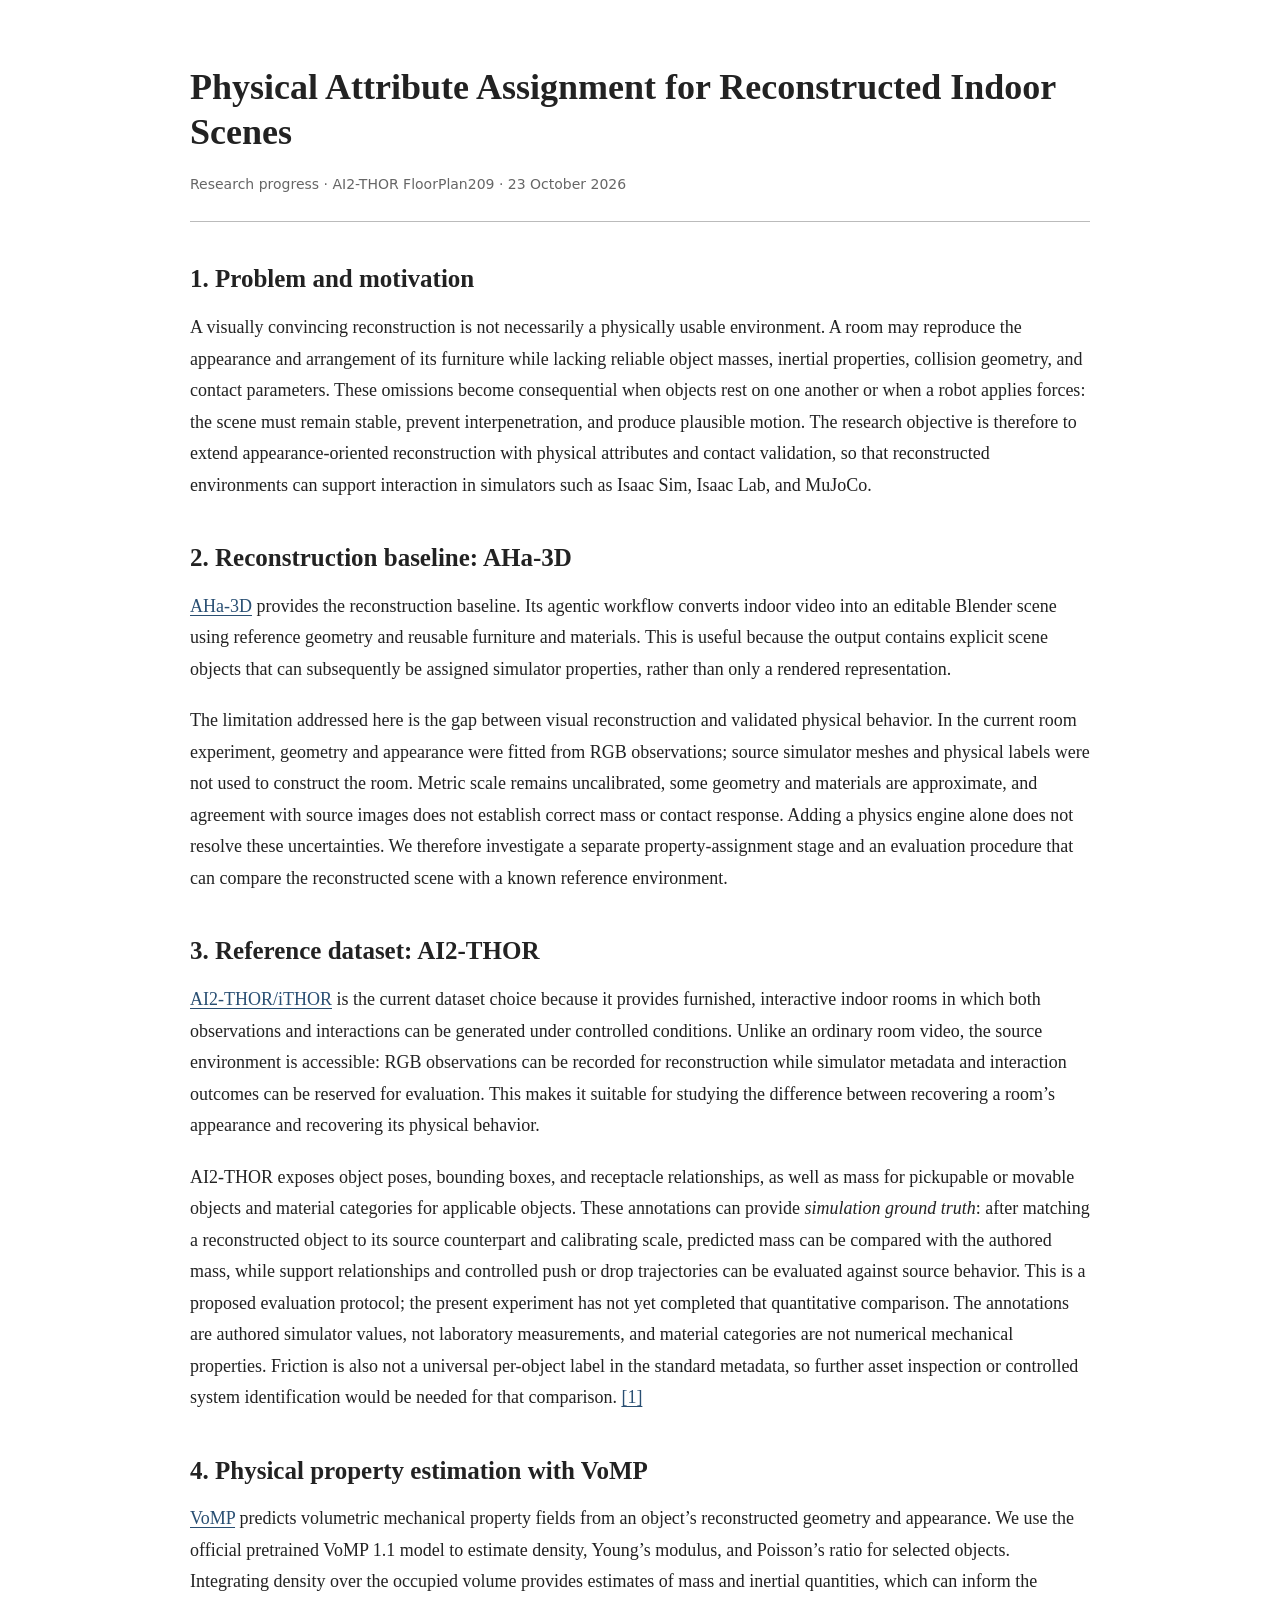
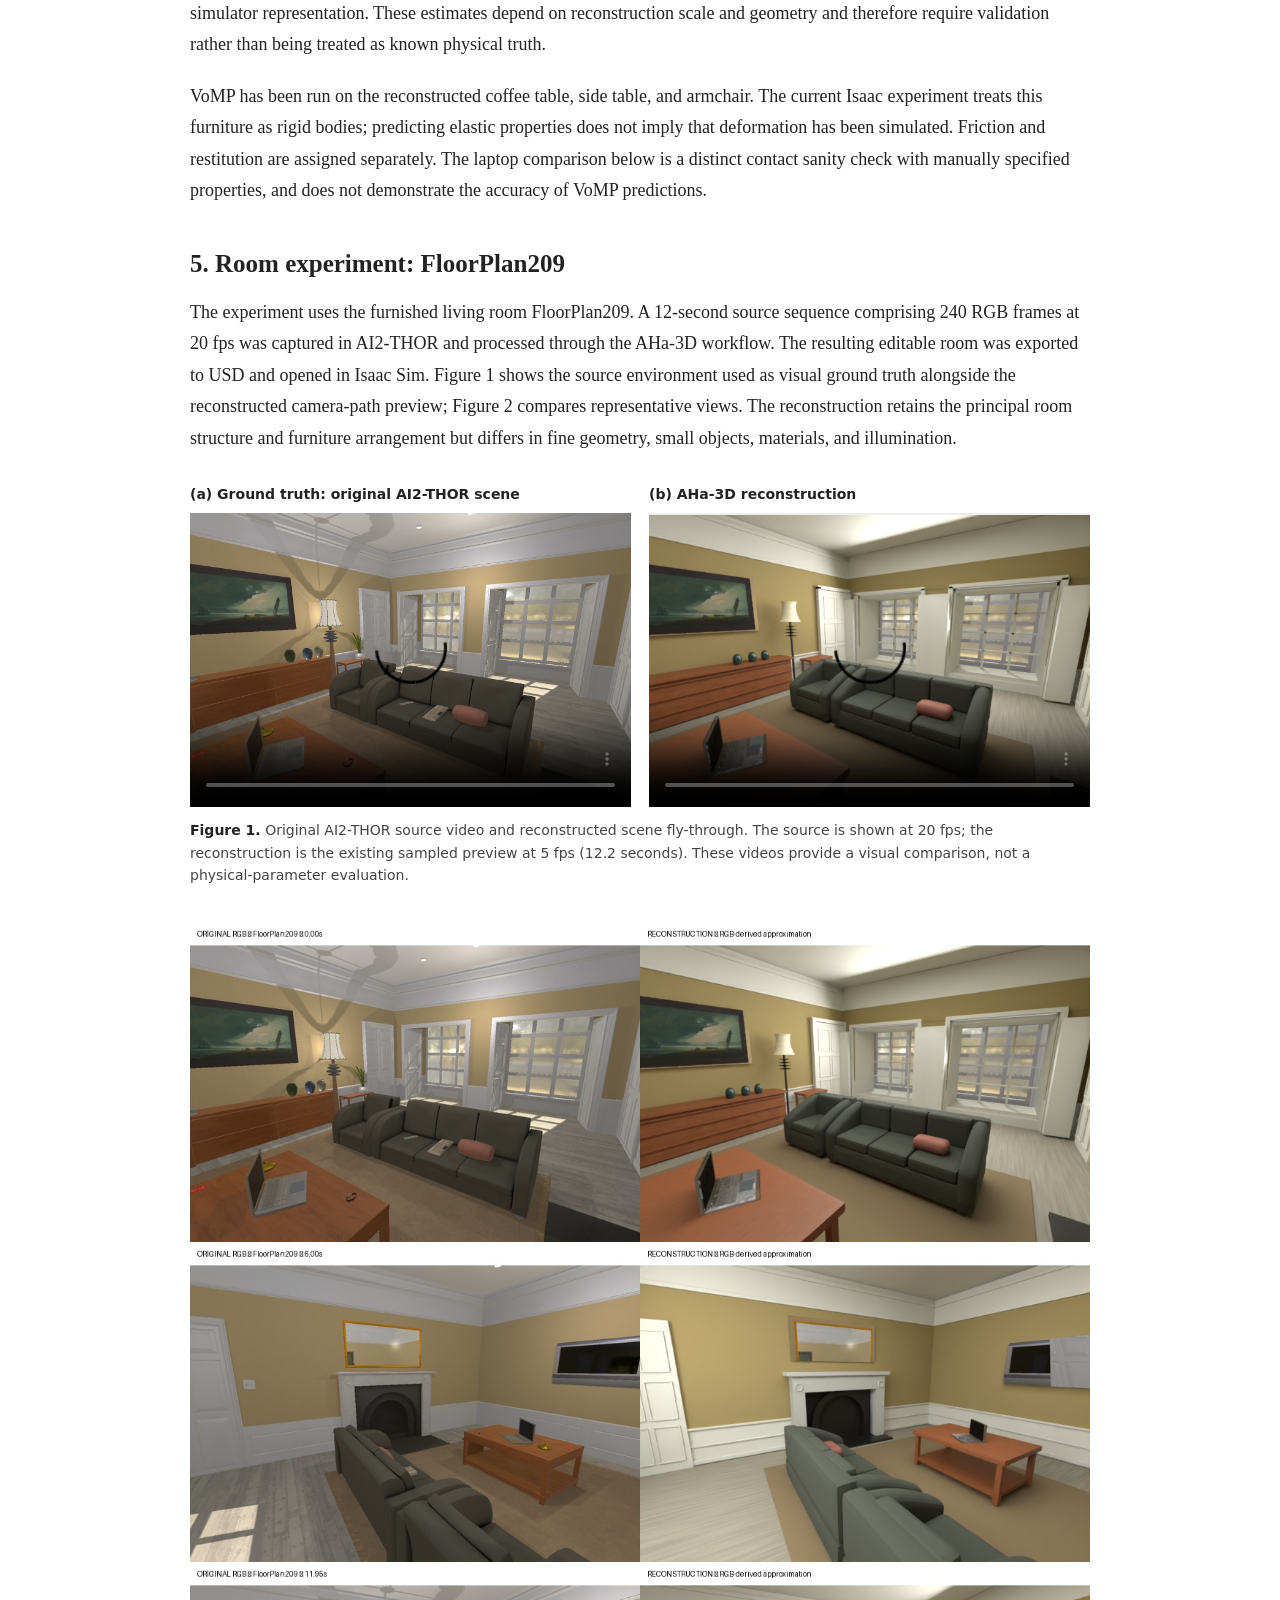
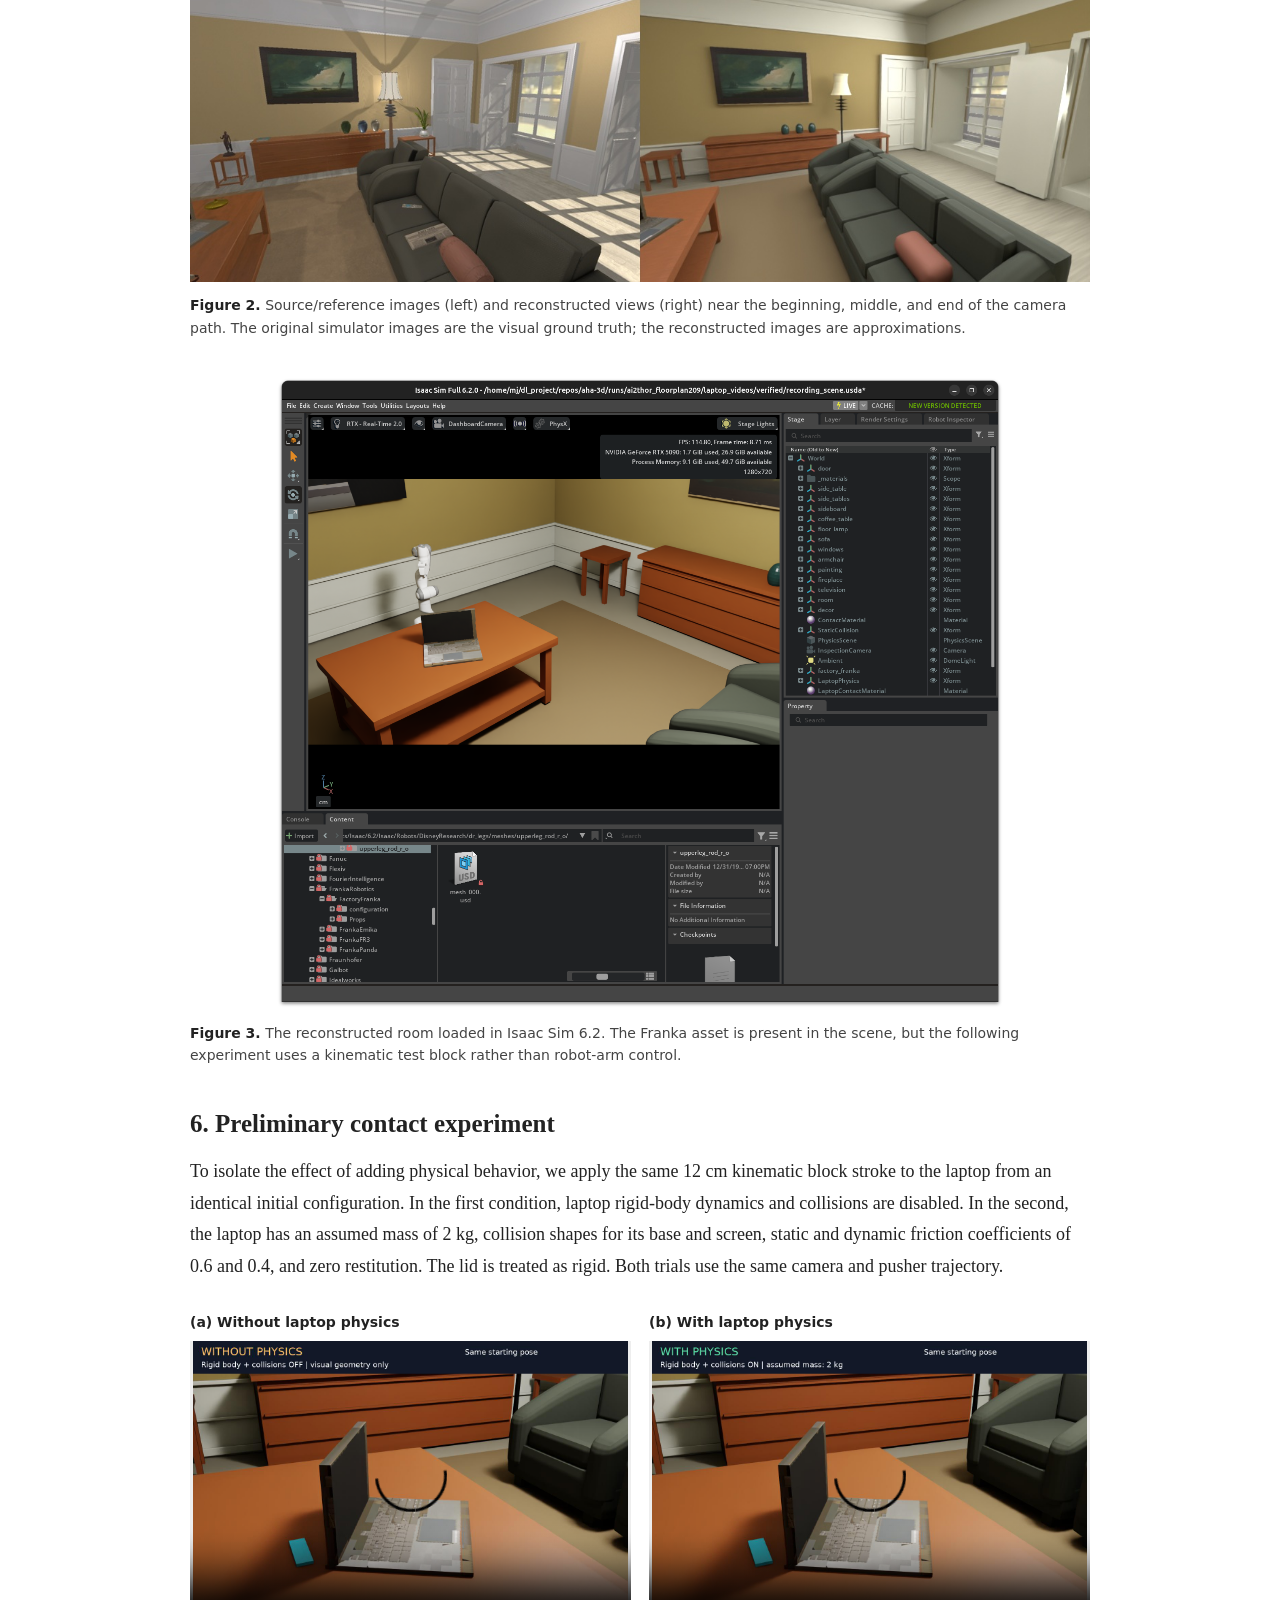
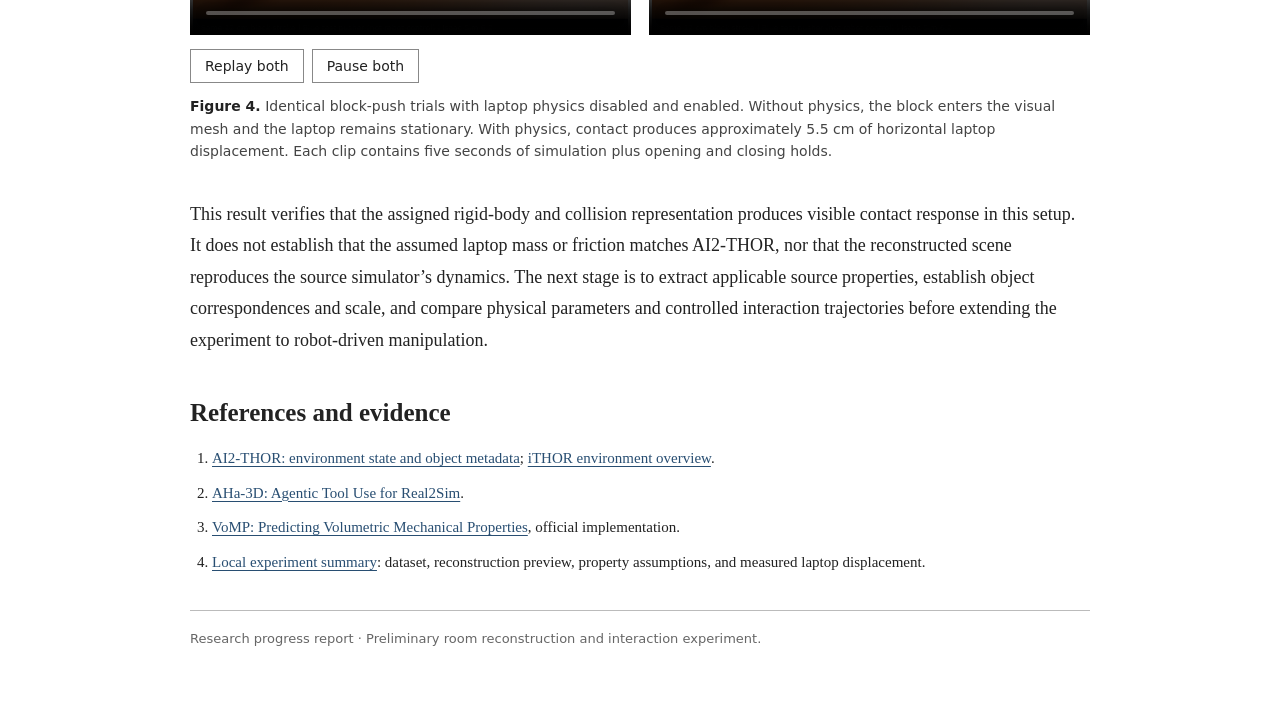
==== commit 07c8203e: "Replace old progress with academic AI2-THOR physics report" ====
--- a/experiments.html
+++ b/experiments.html
@@ -1,56 +1 @@
-<!doctype html>
-<html lang="en">
-<head>
-  <meta charset="utf-8">
-  <meta name="viewport" content="width=device-width,initial-scale=1">
-  <meta name="description" content="SyncGeoMemory experiment results and reconstruction previews.">
-  <title>SyncGeoMemory · Experiments</title>
-  <link rel="icon" href="favicon.svg">
-  <link rel="stylesheet" href="styles.css">
-</head>
-<body>
-<header>
-  <a class="brand" href="index.html">SyncGeoMemory</a>
-  <nav aria-label="Main navigation"><a href="index.html">Overview</a><a href="experiments.html" aria-current="page">Experiments</a></nav>
-</header>
-<main>
-  <h1>Experiments</h1>
-  <p class="lead">Initial smoke tests. Reconstruction accuracy is not yet evaluated.</p>
-  <section id="results">
-    <h2>Results</h2>
-    <div class="table-wrap"><table>
-      <thead><tr><th>Method</th><th>Input</th><th>Cold inference</th><th>GPU memory</th><th>Check</th><th>Evidence</th></tr></thead>
-      <tbody><tr><td><strong>GAE</strong></td><td>2 views</td><td>0.311 s</td><td>7.79 GiB</td><td>Finite</td><td><a href="outputs/gae-summary.json" download>Summary</a></td></tr><tr><td><strong>TTT3R</strong></td><td>32 frames</td><td>2.037 s</td><td>6.14 GiB</td><td>Finite</td><td><a href="outputs/ttt3r-summary.json" download>Summary</a></td></tr><tr><td><strong>CUT3R</strong></td><td>32 frames</td><td>1.932 s</td><td>3.99 GiB</td><td>Finite</td><td><a href="outputs/cut3r-summary.json" download>Summary</a></td></tr></tbody>
-    </table></div>
-    <details><summary>Test details &amp; limitations</summary>
-      <p>TTT3R uses <code>inference_recurrent_lighter</code> with update type <code>ttt3r</code>; older runs used a different API. GAE reconstructs observed views, not held-out views.</p>
-      <p>Cold timings are not warmed throughput. Geometry is unaligned to ground truth. GPU access was unverified at the snapshot check.</p>
-      <div class="links"><a href="results.csv" download>Results CSV</a><a href="progress.json" download>Run data</a></div>
-    </details>
-  </section>
-  <section id="outputs">
-    <h2>Previews</h2>
-    <div class="gallery">
-      <figure><a href="outputs/cut3r-reconstruction.png"><img src="outputs/cut3r-reconstruction.png" alt="CUT3R reconstruction preview" loading="lazy"></a><figcaption>CUT3R · 32 frames</figcaption></figure>
-      <figure><a href="outputs/ttt3r-reconstruction.png"><img src="outputs/ttt3r-reconstruction.png" alt="TTT3R reconstruction preview" loading="lazy"></a><figcaption>TTT3R · 32 frames</figcaption></figure>
-      <figure><a href="outputs/gae-reconstruction.png"><img src="outputs/gae-reconstruction.png" alt="GAE reconstruction preview" loading="lazy"></a><figcaption>GAE · 2 views</figcaption></figure>
-    </div>
-  </section>
-  <section id="plan">
-    <h2>Next steps</h2>
-    <ol class="inline-list">
-      <li>Compare pretrained baselines on matched inputs.</li>
-      <li>Test a small held-out-view decoder with frozen GAE.</li>
-      <li>Add bounded memory, then explore generative completion.</li>
-    </ol>
-    <details><summary>Evaluation plan</summary><p>N3DV dynamic views and TUM long sequences. Keep <code>cam00</code> held out; measure geometry, rendering, compute, and transport separately.</p></details>
-  </section>
-  <section id="history">
-    <details><summary>Run history · 20 records</summary>
-      <div class="table-wrap"><table class="history"><thead><tr><th>Method</th><th>Status</th><th>End time UTC</th><th>Run identifier</th></tr></thead><tbody><tr><td>ZIPMAP</td><td>completed</td><td>2026-10-04T20:30:37</td><td><code>20261004T202927Z_zipmap_tum_smoke_v1_0a268141</code></td></tr><tr><td>ZIPMAP</td><td>failed</td><td>2026-10-04T20:26:19</td><td><code>20261004T202617Z_zipmap_tum_smoke_v1_c1b67636</code></td></tr><tr><td>GAE</td><td>completed</td><td>2026-10-04T03:55:12</td><td><code>20261004T035455Z_gae_n3dv_codec_v1_fe562a6f</code></td></tr><tr><td>TTT3R</td><td>completed</td><td>2026-10-04T03:41:54</td><td><code>20261004T034140Z_ttt3r_tum_smoke_v1_277f1252</code></td></tr><tr><td>TTT3R</td><td>completed</td><td>2026-10-04T03:41:07</td><td><code>20261004T034053Z_ttt3r_tum_smoke_v1_1da58046</code></td></tr><tr><td>CUT3R</td><td>completed</td><td>2026-10-04T03:40:17</td><td><code>20261004T034003Z_cut3r_tum_smoke_v1_e3ffeff2</code></td></tr><tr><td>CUT3R</td><td>failed</td><td>2026-10-04T03:38:16</td><td><code>20261004T033809Z_cut3r_tum_smoke_v1_0a2f054b</code></td></tr><tr><td>GAE</td><td>completed</td><td>2026-10-04T03:36:08</td><td><code>20261004T033553Z_gae_n3dv_codec_v1_398d0ac3</code></td></tr><tr><td>TTT3R</td><td>failed</td><td>2026-10-04T03:35:47</td><td><code>20261004T033539Z_ttt3r_tum_smoke_v1_f61a208a</code></td></tr><tr><td>CUT3R</td><td>failed</td><td>2026-10-04T03:35:34</td><td><code>20261004T033527Z_cut3r_tum_smoke_v1_f102b96b</code></td></tr><tr><td>GAE</td><td>completed</td><td>2026-10-04T03:25:56</td><td><code>20261004T032541Z_gae_n3dv_codec_v1_9fbc0634</code></td></tr><tr><td>TTT3R</td><td>failed</td><td>2026-10-04T03:09:46</td><td><code>20261004T030946Z_ttt3r_tum_smoke_v1_ae515ee1</code></td></tr><tr><td>CUT3R</td><td>failed</td><td>2026-10-04T03:09:46</td><td><code>20261004T030946Z_cut3r_tum_smoke_v1_bedfbdd3</code></td></tr><tr><td>GAE</td><td>failed</td><td>2026-10-04T03:09:46</td><td><code>20261004T030946Z_gae_n3dv_codec_v1_049ccd5c</code></td></tr><tr><td>NOTEBOOK</td><td>completed</td><td>2026-10-04T02:39:03</td><td><code>20261004T023903Z_notebook_04_compare_results_79096269</code></td></tr><tr><td>NOTEBOOK</td><td>completed</td><td>2026-10-04T02:38:31</td><td><code>20261004T023830Z_notebook_00_inspect_inputs_1c377ecd</code></td></tr><tr><td>NOTEBOOK</td><td>failed</td><td>2026-10-04T02:38:12</td><td><code>20261004T023811Z_notebook_00_inspect_inputs_ae6c7113</code></td></tr><tr><td>NOTEBOOK</td><td>failed</td><td>2026-10-04T02:37:37</td><td><code>20261004T023736Z_notebook_00_inspect_inputs_9be12e88</code></td></tr><tr><td>CUT3R</td><td>failed</td><td>2026-10-04T02:36:23</td><td><code>20261004T023623Z_cut3r_tum_smoke_v1_953a4167</code></td></tr><tr><td>NOTEBOOK</td><td>failed</td><td>2026-10-04T02:36:23</td><td><code>20261004T023623Z_notebook_00_inspect_inputs_f49b843e</code></td></tr></tbody></table></div>
-    </details>
-  </section>
-</main>
-<footer>Snapshot · 4 October 2026, 21:50 UTC</footer>
-</body>
-</html>
+<!doctype html><html lang="en"><meta charset="utf-8"><meta http-equiv="refresh" content="0;url=index.html#physics"><title>Current experiment</title><a href="index.html#physics">Open the current AI2-THOR experiment</a></html>
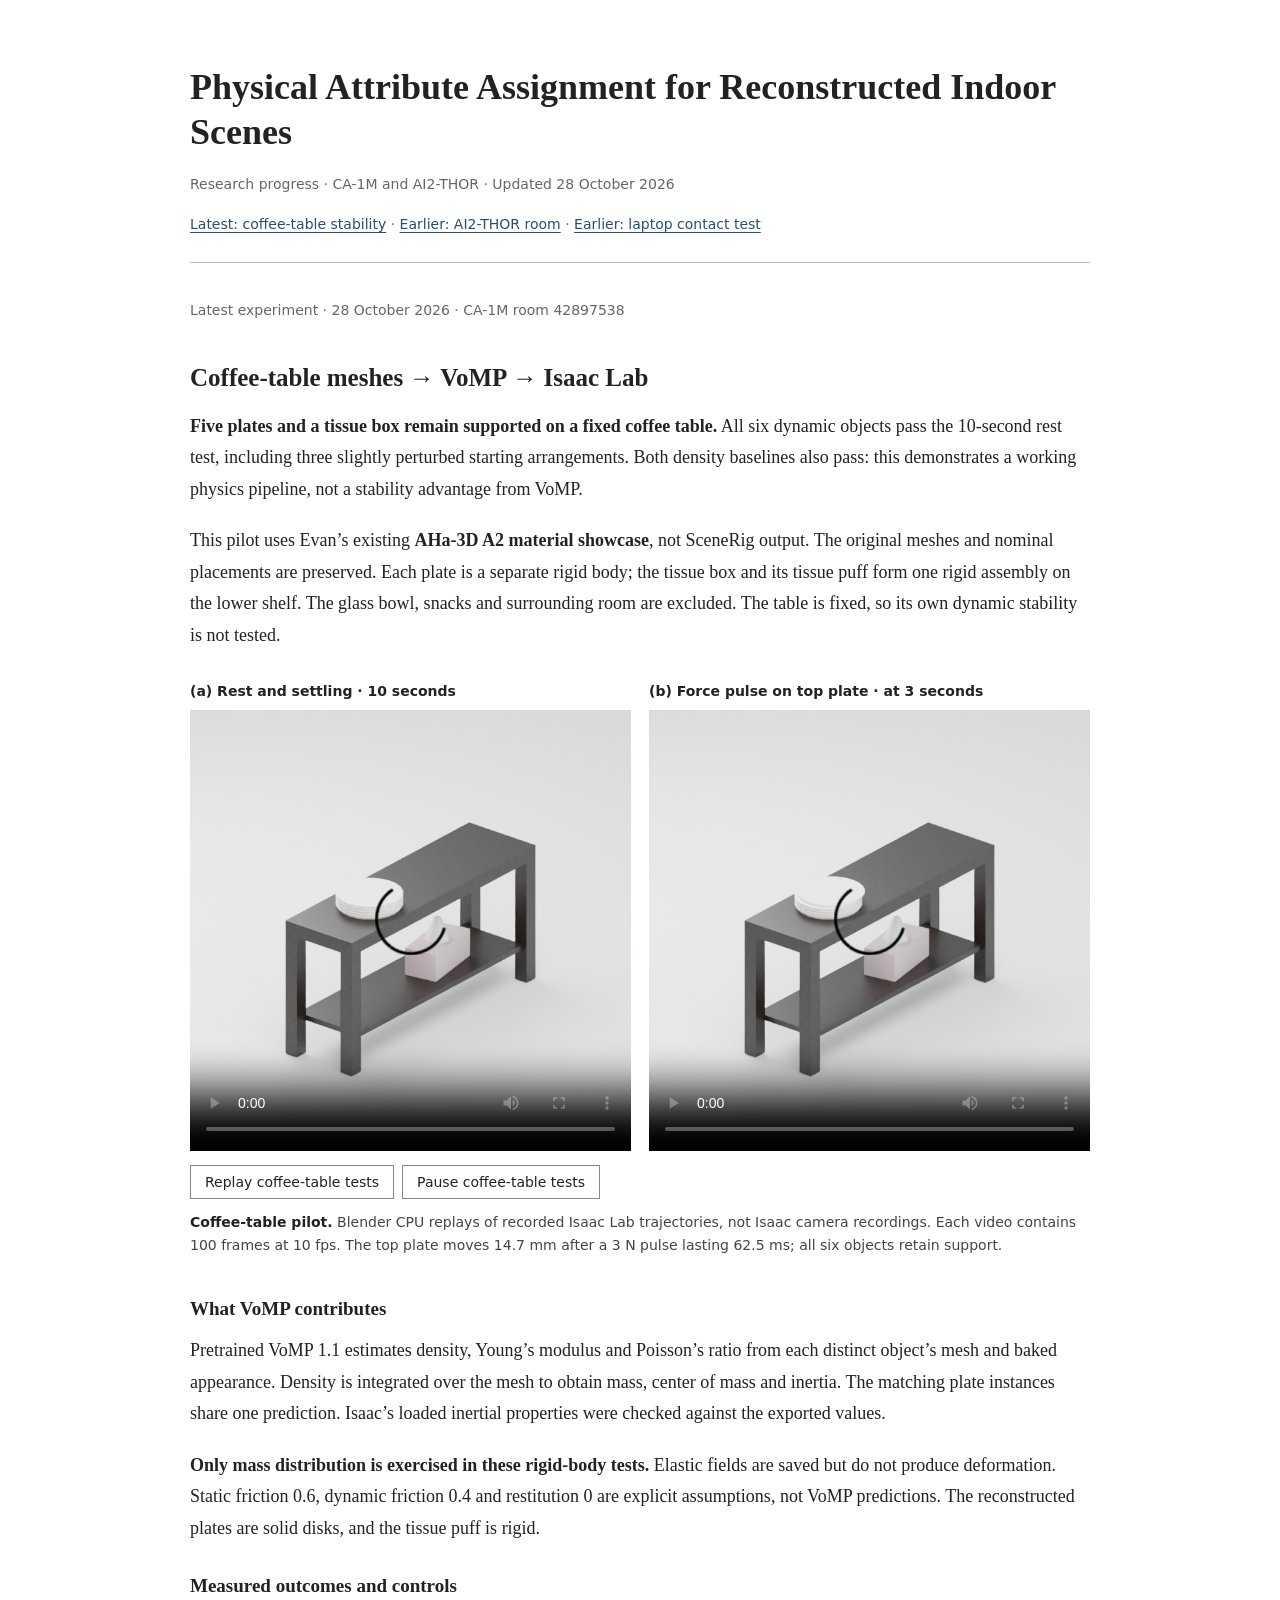
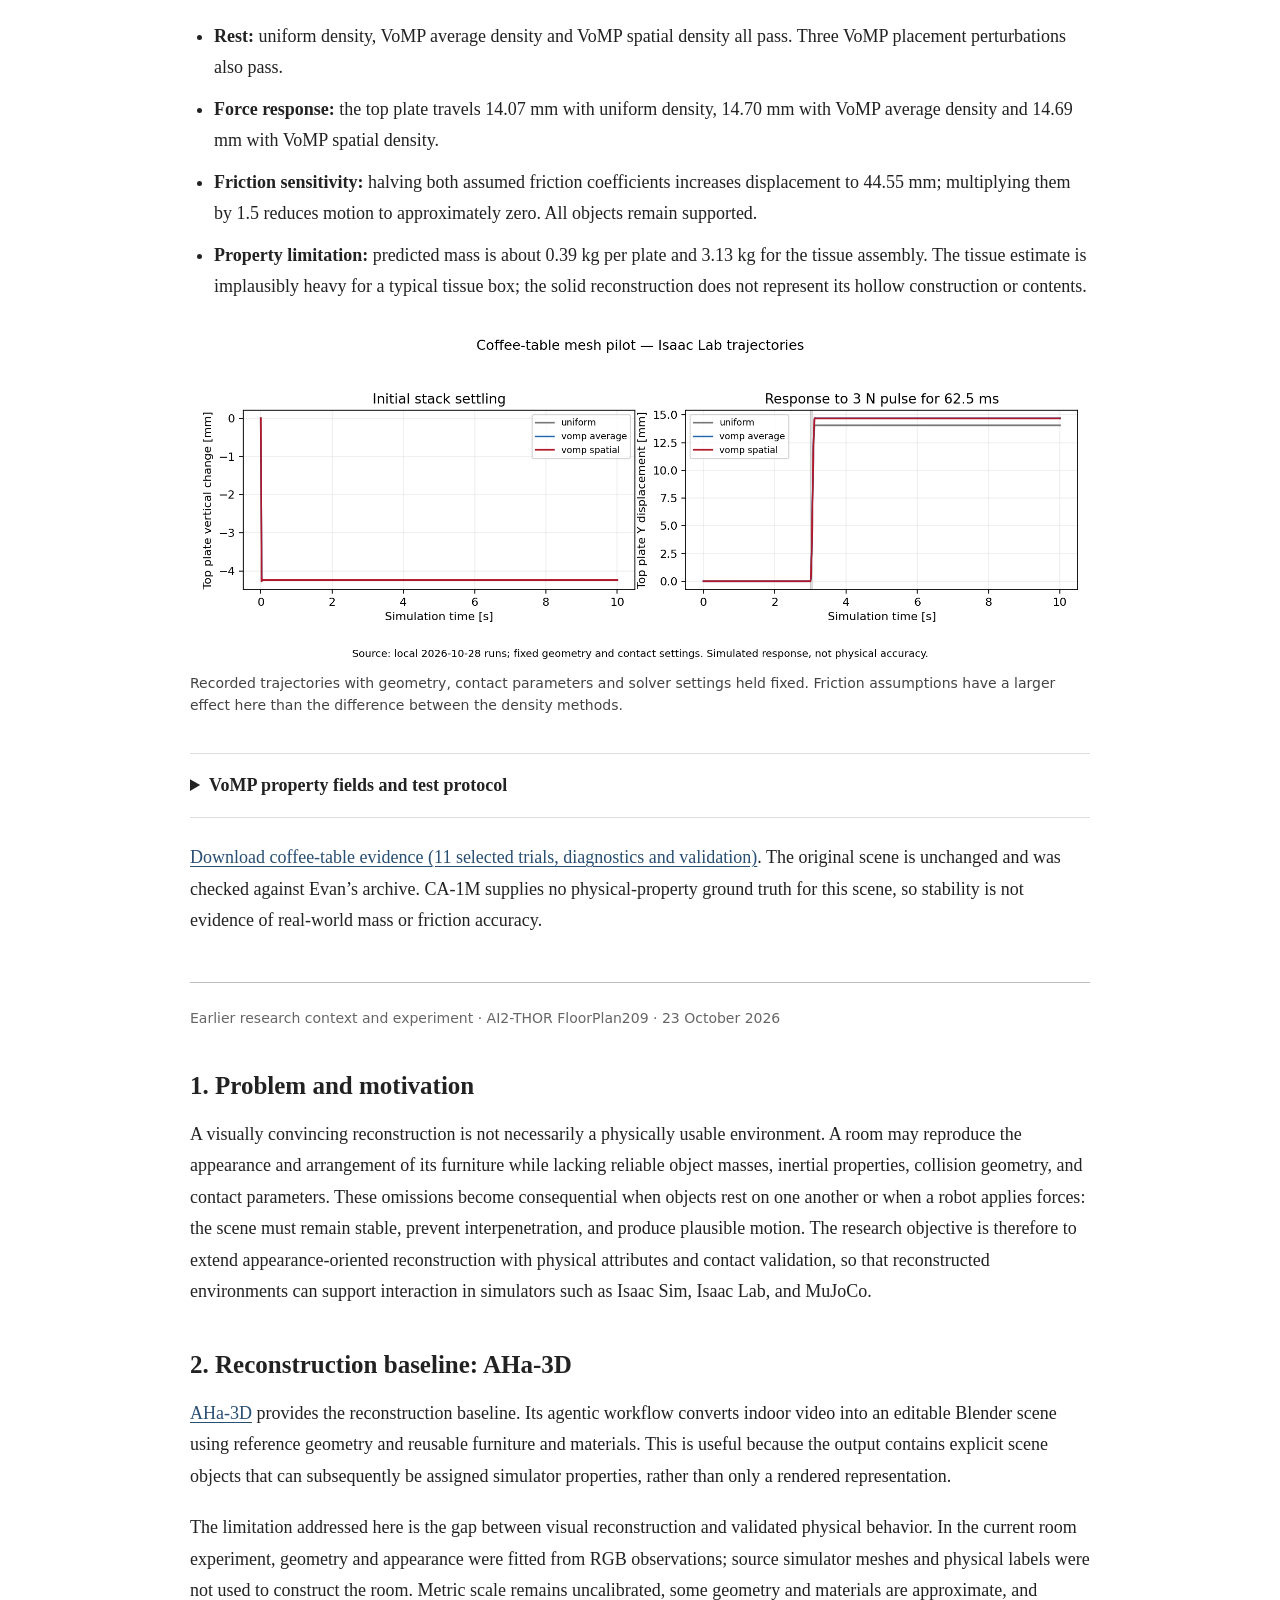
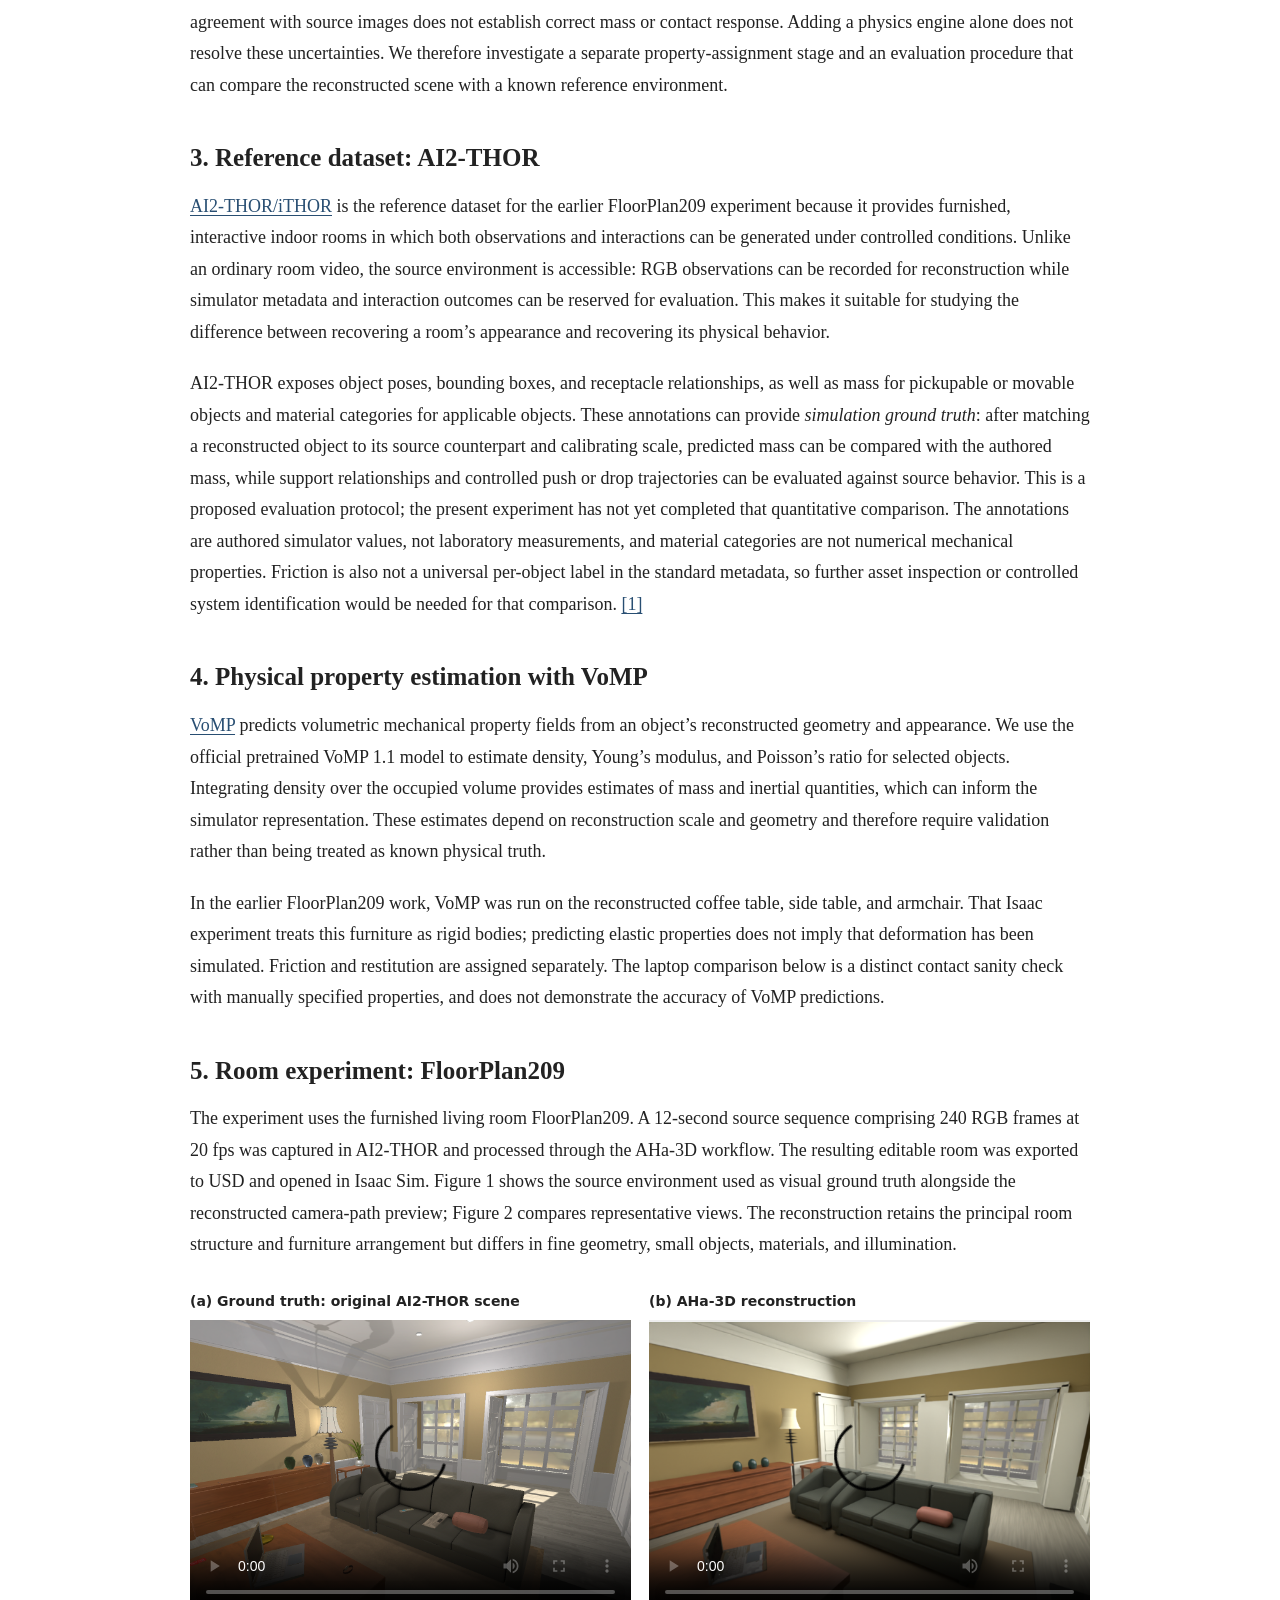
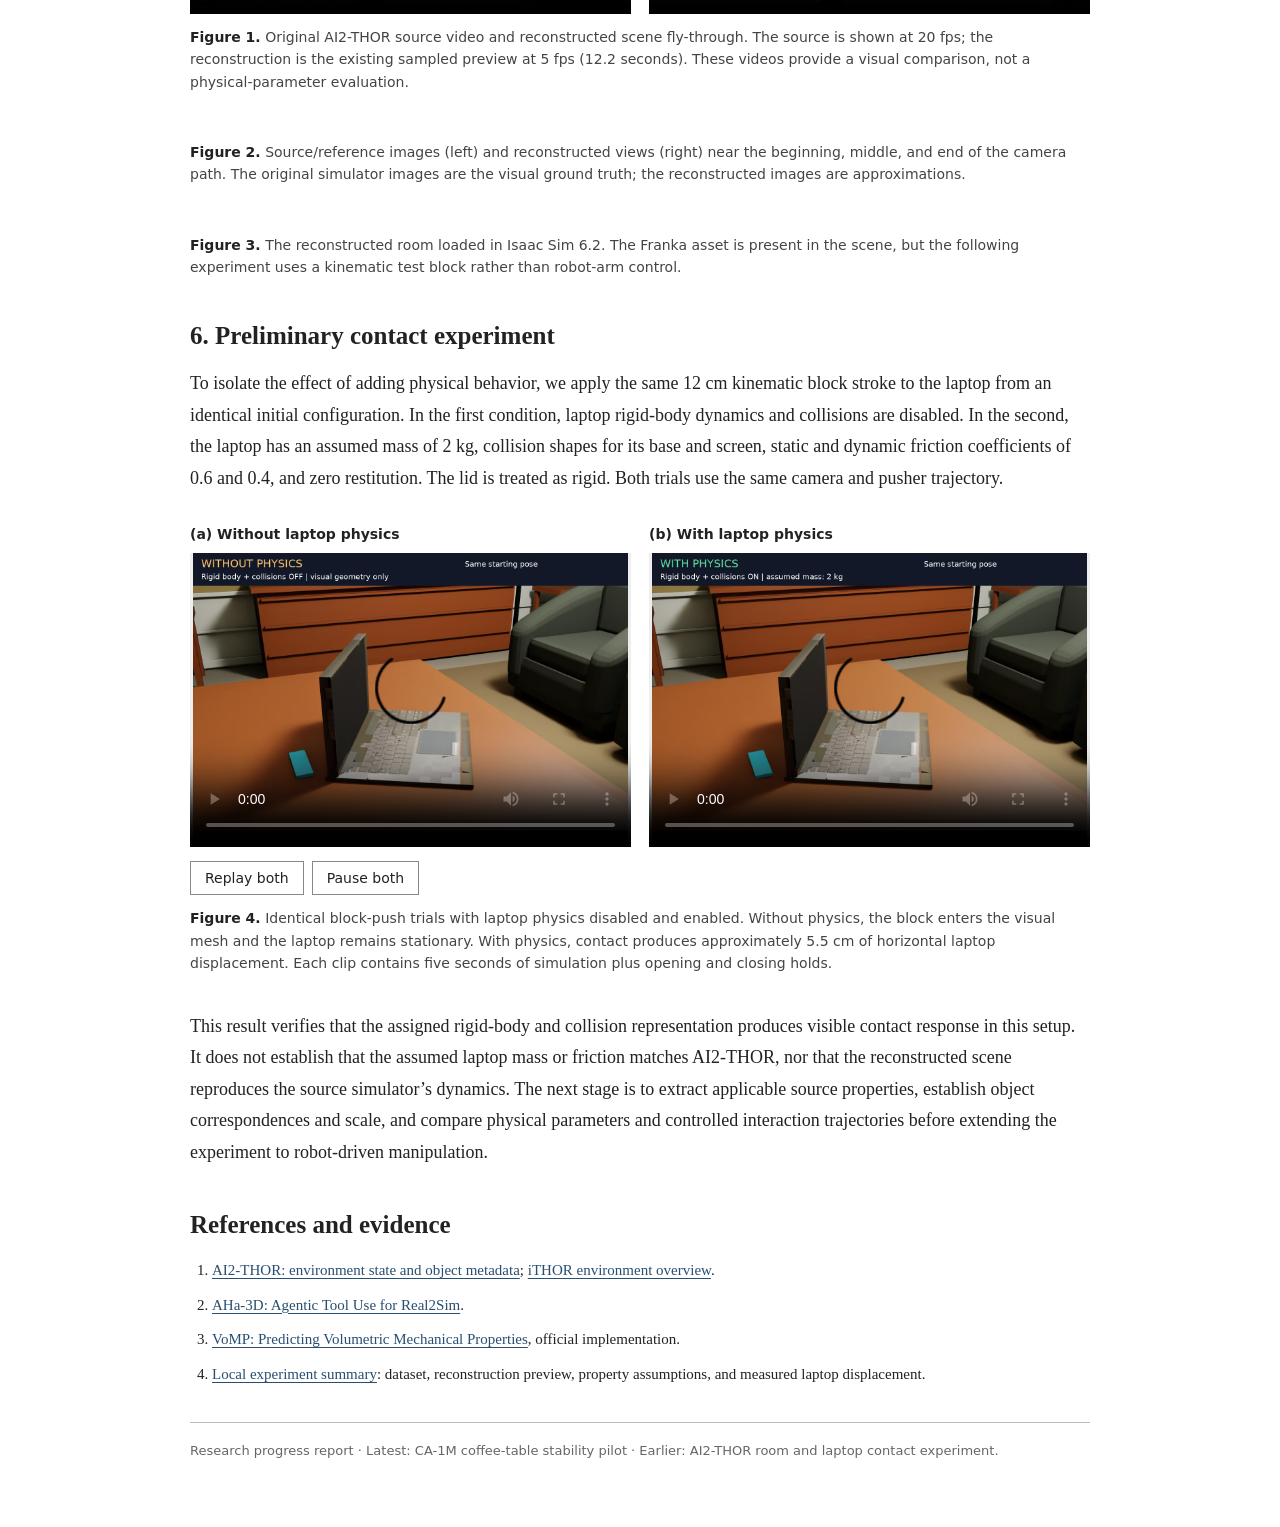
==== commit 21e792a3: "Add coffee-table VoMP and Isaac Lab stability results" ====
--- a/experiments.html
+++ b/experiments.html
@@ -1 +1 @@
-<!doctype html><html lang="en"><meta charset="utf-8"><meta http-equiv="refresh" content="0;url=index.html#physics"><title>Current experiment</title><a href="index.html#physics">Open the current AI2-THOR experiment</a></html>+<!doctype html><html lang="en"><meta charset="utf-8"><meta http-equiv="refresh" content="0;url=index.html#coffee"><title>Current experiment</title><a href="index.html#coffee">Open the latest coffee-table experiment</a></html>
